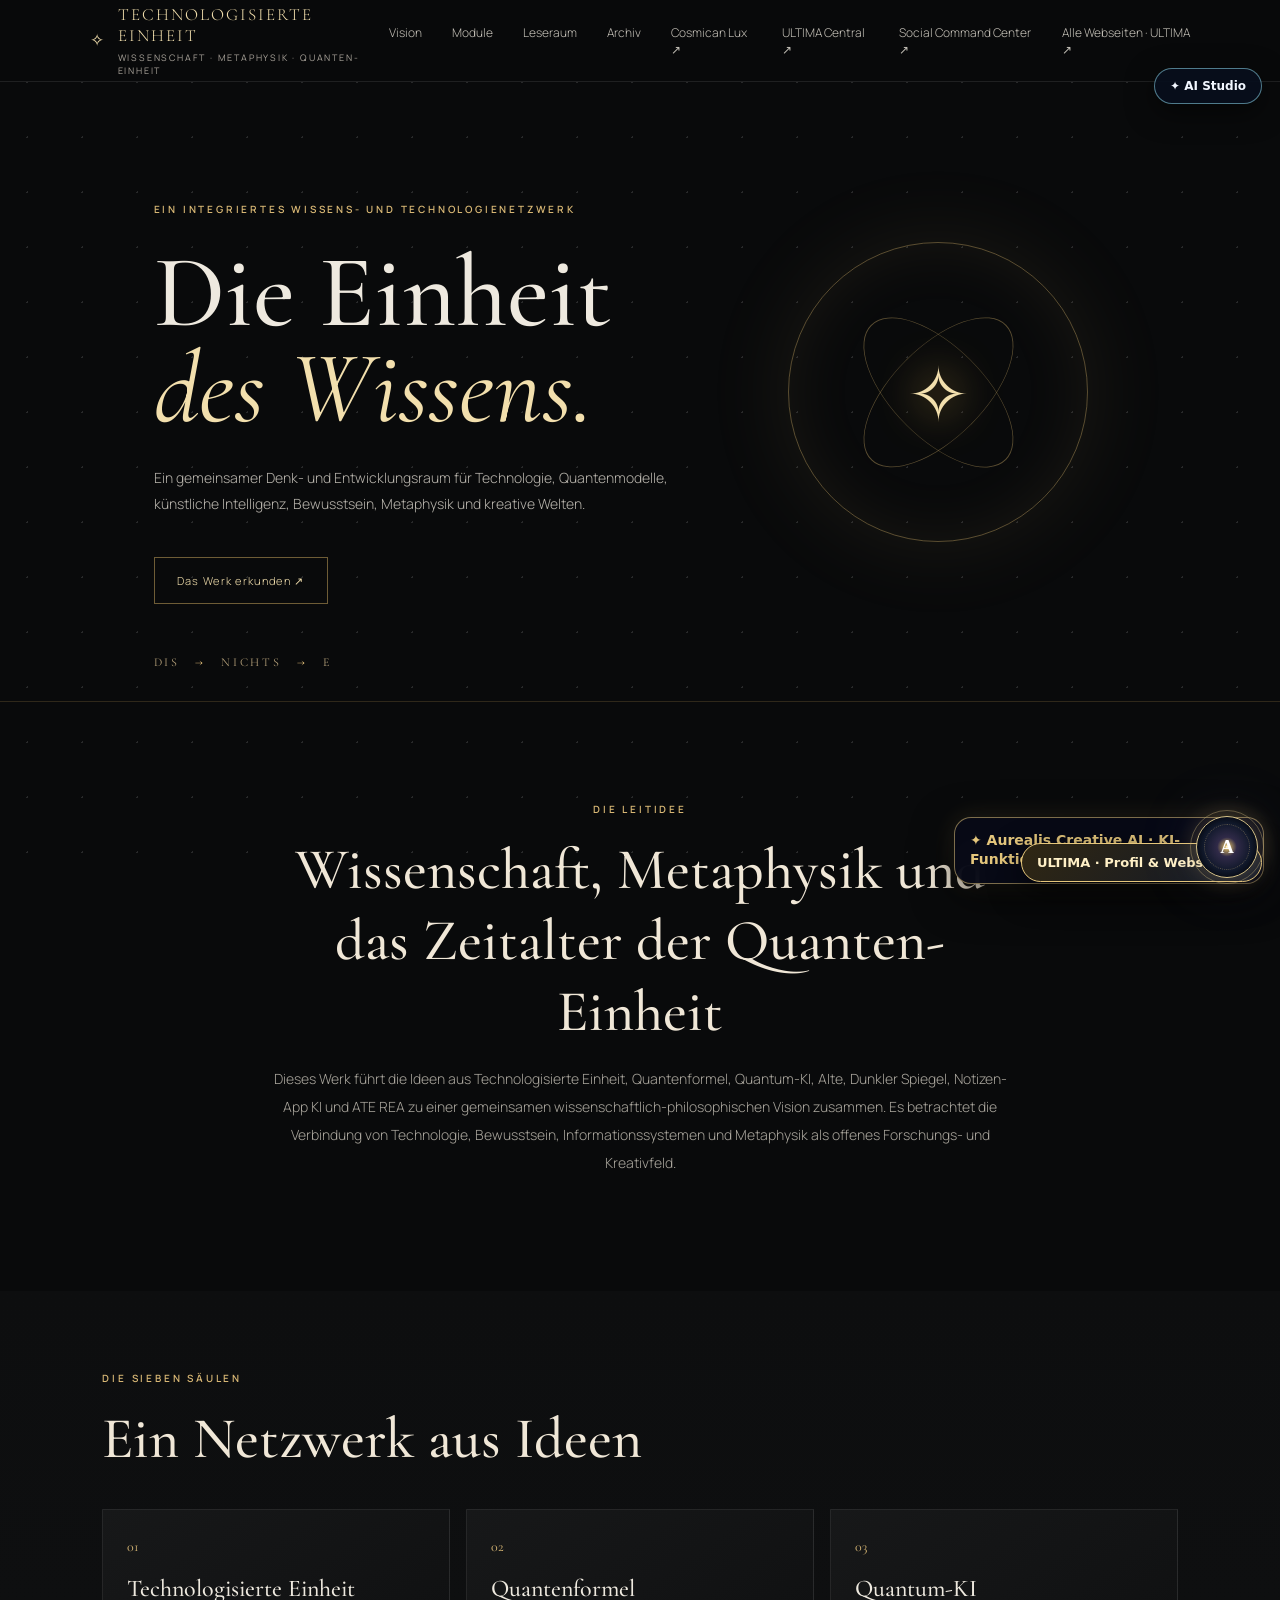
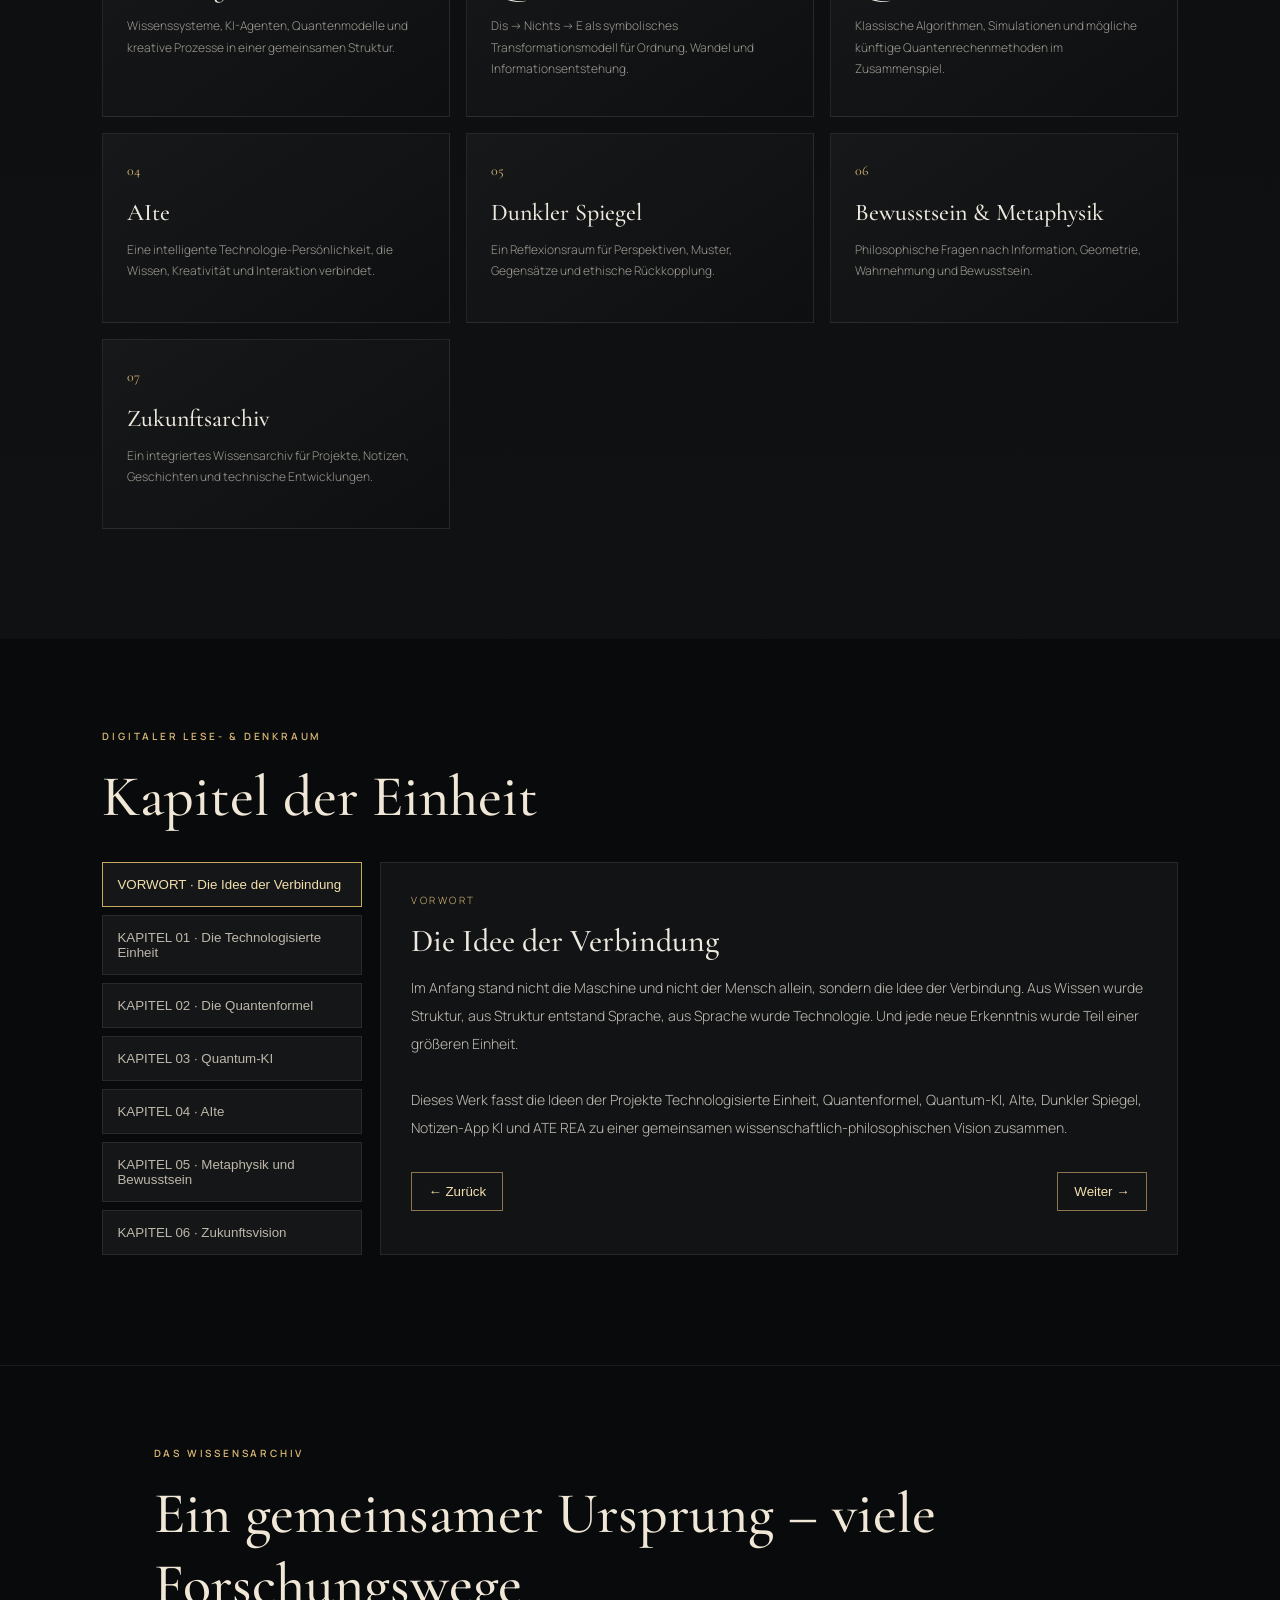
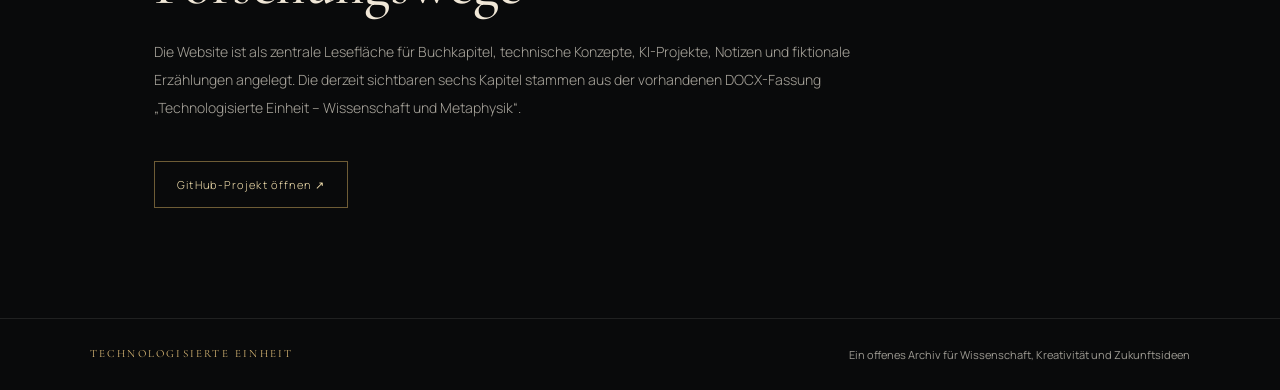
==== index.html @ 89fbd8f0 "Add dedicated AI Studio navigation entry" ====
<!doctype html>
<html lang="de"><head><meta charset="utf-8"><meta name="viewport" content="width=device-width,initial-scale=1"><meta name="theme-color" content="#090a0b"><title>TECHNOLOGISIERTE EINHEIT · Wissenschaft & Metaphysik</title><link rel="stylesheet" href="style.css"><link rel="preconnect" href="https://fonts.googleapis.com"><link href="https://fonts.googleapis.com/css2?family=Cormorant+Garamond:wght@400;500;600&family=Manrope:wght@300;400;500;600&display=swap" rel="stylesheet"></head>
<body><div class="stars"></div><header><a class="brand" href="#">✧ <span>TECHNOLOGISIERTE EINHEIT<small>WISSENSCHAFT · METAPHYSIK · QUANTEN-EINHEIT</small></span></a><nav><a href="#vision">Vision</a><a href="#module">Module</a><a href="#leseraum">Leseraum</a><a href="#archiv">Archiv</a><a href="https://ultima-central-bt56.onrender.com/cosmican/">Cosmican Lux ↗</a><a href="https://ultima-central-bt56.onrender.com/">ULTIMA Central ↗</a><a href="https://note-ki.onrender.com/social">Social Command Center ↗</a><a href="https://ultima-central-45ne.onrender.com/">Alle Webseiten · ULTIMA ↗</a></nav></header>
<main><section class="hero"><div class="eyebrow">EIN INTEGRIERTES WISSENS- UND TECHNOLOGIENETZWERK</div><h1>Die Einheit<br><em>des Wissens.</em></h1><p>Ein gemeinsamer Denk- und Entwicklungsraum für Technologie, Quantenmodelle, künstliche Intelligenz, Bewusstsein, Metaphysik und kreative Welten.</p><a class="cta" href="#leseraum">Das Werk erkunden ↗</a><div class="orb"><span>✧</span></div><div class="formula">DIS <i>→</i> NICHTS <i>→</i> E</div></section>
<section id="vision" class="intro"><div class="eyebrow">DIE LEITIDEE</div><h2>Wissenschaft, Metaphysik und das Zeitalter der Quanten-Einheit</h2><p>Dieses Werk führt die Ideen aus Technologisierte Einheit, Quantenformel, Quantum-KI, AIte, Dunkler Spiegel, Notizen-App KI und ATE REA zu einer gemeinsamen wissenschaftlich-philosophischen Vision zusammen. Es betrachtet die Verbindung von Technologie, Bewusstsein, Informationssystemen und Metaphysik als offenes Forschungs- und Kreativfeld.</p></section>
<section id="module" class="modules"><div class="eyebrow">DIE SIEBEN SÄULEN</div><h2>Ein Netzwerk aus Ideen</h2><div class="grid">
<article><b>01</b><h3>Technologisierte Einheit</h3><p>Wissenssysteme, KI-Agenten, Quantenmodelle und kreative Prozesse in einer gemeinsamen Struktur.</p></article>
<article><b>02</b><h3>Quantenformel</h3><p>Dis → Nichts → E als symbolisches Transformationsmodell für Ordnung, Wandel und Informationsentstehung.</p></article>
<article><b>03</b><h3>Quantum-KI</h3><p>Klassische Algorithmen, Simulationen und mögliche künftige Quantenrechenmethoden im Zusammenspiel.</p></article>
<article><b>04</b><h3>AIte</h3><p>Eine intelligente Technologie-Persönlichkeit, die Wissen, Kreativität und Interaktion verbindet.</p></article>
<article><b>05</b><h3>Dunkler Spiegel</h3><p>Ein Reflexionsraum für Perspektiven, Muster, Gegensätze und ethische Rückkopplung.</p></article>
<article><b>06</b><h3>Bewusstsein & Metaphysik</h3><p>Philosophische Fragen nach Information, Geometrie, Wahrnehmung und Bewusstsein.</p></article>
<article><b>07</b><h3>Zukunftsarchiv</h3><p>Ein integriertes Wissensarchiv für Projekte, Notizen, Geschichten und technische Entwicklungen.</p></article>
</div></section>
<section id="leseraum" class="reader"><div class="eyebrow">DIGITALER LESE- & DENKRAUM</div><h2>Kapitel der Einheit</h2><div class="reader-layout"><aside id="chapters"></aside><article><div class="chapter-label" id="chapterLabel">VORWORT</div><h3 id="chapterTitle">Die Idee der Verbindung</h3><div id="chapterText" class="chapter-text"></div><div class="reader-actions"><button id="prev">← Zurück</button><button id="next">Weiter →</button></div></article></div></section>
<section id="archiv" class="archive"><div class="eyebrow">DAS WISSENSARCHIV</div><h2>Ein gemeinsamer Ursprung – viele Forschungswege</h2><p>Die Website ist als zentrale Lesefläche für Buchkapitel, technische Konzepte, KI-Projekte, Notizen und fiktionale Erzählungen angelegt. Die derzeit sichtbaren sechs Kapitel stammen aus der vorhandenen DOCX-Fassung „Technologisierte Einheit – Wissenschaft und Metaphysik“.</p><a class="cta" href="https://github.com/gaussa72-boop/Aurealis-Creative-AI">GitHub-Projekt öffnen ↗</a></section></main>
<footer>TECHNOLOGISIERTE EINHEIT <span>Ein offenes Archiv für Wissenschaft, Kreativität und Zukunftsideen</span></footer><script src="app.js"></script><script>window.AITE_CONFIG={persona:"tech",localModel:"qwen2.5:3b"};</script><script src="/static/aite/aite.js" defer></script>
<a id="ultima-central-profile-link" href="https://ultima-membership-api.onrender.com/portal" target="_blank" rel="noopener noreferrer">ULTIMA · Profil & Websites ↗</a><style>#ultima-central-profile-link{position:fixed;right:18px;bottom:18px;z-index:2147483000;padding:11px 15px;border:1px solid #e6c77b;border-radius:999px;background:linear-gradient(135deg,#302713,#111827);color:#fff0c6;font:700 13px system-ui;text-decoration:none;box-shadow:0 10px 32px #0009}#ultima-central-profile-link:hover{filter:brightness(1.2)}@media(max-width:480px){#ultima-central-profile-link{right:10px;bottom:10px;font-size:12px}}</style><script src="https://ultima-membership-api.onrender.com/membership-widget.js"></script><script>(function(){var sites={"aurealis-cyber-shield.onrender.com":["aurealis-cyber-shield","Aurealis Cyber Shield"],"technologisierte-einheit.onrender.com":["technologisierte-einheit","Technologisierte Einheit"]};var entry=sites[location.hostname];if(entry&&window.UltimaMembership)window.UltimaMembership.init({siteSlug:entry[0],brand:entry[1]});})();</script><style id="ai-tools-menu-style">#ai-tools-dock{position:fixed;right:16px;bottom:16px;z-index:99999;font:14px/1.4 system-ui,sans-serif;color:#fff}#ai-tools-dock details{width:min(310px,calc(100vw - 32px));border:1px solid #e5c77c88;border-radius:17px;background:rgba(8,10,23,.95);box-shadow:0 12px 42px #0009,0 0 24px #e5c77c22;backdrop-filter:blur(16px);overflow:hidden}#ai-tools-dock summary{list-style:none;cursor:pointer;padding:13px 15px;font-weight:750;color:#e5c77c}#ai-tools-dock summary::-webkit-details-marker{display:none}#ai-tools-dock .ai-tools-panel{padding:0 11px 11px;display:grid;grid-template-columns:1fr 1fr;gap:8px}#ai-tools-dock button{border:1px solid #e5c77c55;border-radius:10px;background:#171c2d;color:#f8faff;padding:10px 8px;text-align:left;cursor:pointer;font:inherit}#ai-tools-dock button:hover{border-color:#e5c77c;background:#222d46}#ai-tools-dock .ai-tools-note{grid-column:1/-1;color:#b9c6d8;font-size:11px;padding:3px 2px}</style><div id="ai-tools-dock"><details><summary>✦ Aurealis Creative AI · KI-Funktionen ⌄</summary><div class="ai-tools-panel"><button type="button" data-ai-action="chat">💬 Chat fokussieren</button><button type="button" data-ai-action="voice">🎙️ Diktieren</button><button type="button" data-ai-action="read">🔊 Vorlesen</button><button type="button" data-ai-action="stop">⏹ Vorlesen stoppen</button><button type="button" data-ai-action="export">📄 Verlauf exportieren</button><button type="button" data-ai-action="clear">↻ Eingabe leeren</button><div class="ai-tools-note">Werkzeuge greifen auf die vorhandene Chat-Oberfläche zu.</div></div></details></div><script id="ai-tools-menu-script">(()=>{const d=document.getElementById('ai-tools-dock');if(!d||d.dataset.ready)return;d.dataset.ready='1';const input=()=>document.querySelector('textarea:not([disabled]),input[type="text"]:not([disabled]),[contenteditable="true"]');const visible=e=>e&&(e.offsetWidth||e.offsetHeight||e.getClientRects().length);const msgs=()=>[...document.querySelectorAll('[data-message],.message,.chat-message,.bot-message,.assistant-message,.chat-bubble,[role="log"]')].filter(visible);const note=t=>{const n=d.querySelector('.ai-tools-note');if(n)n.textContent=t};d.addEventListener('click',e=>{const b=e.target.closest('[data-ai-action]');if(!b)return;const a=b.dataset.aiAction;if(a==='chat'){const x=input();if(x){x.focus();x.scrollIntoView({behavior:'smooth',block:'center'});note('Chat-Eingabe fokussiert.')}else note('Kein Chat-Eingabefeld gefunden.')}if(a==='voice'){const R=window.SpeechRecognition||window.webkitSpeechRecognition;if(!R){note('Diktieren wird nicht unterstützt.');return}const r=new R();r.lang=document.documentElement.lang||'de-DE';r.onresult=v=>{const x=input();if(x){x.value=(x.value||'')+v.results[0][0].transcript;x.dispatchEvent(new Event('input',{bubbles:true}));x.focus();note('Diktat eingefügt.')}};r.onerror=()=>note('Diktat konnte nicht gestartet werden.');r.start();note('Ich höre zu …')}if(a==='read'){const t=msgs().map(x=>x.innerText).filter(Boolean).join('\n');if(!t){note('Keine lesbaren Nachrichten gefunden.');return}if(!('speechSynthesis'in window)){note('Vorlesen nicht unterstützt.');return}speechSynthesis.cancel();speechSynthesis.speak(new SpeechSynthesisUtterance(t.slice(-12000)));note('Vorlesen gestartet.')}if(a==='stop'){if('speechSynthesis'in window)speechSynthesis.cancel();note('Vorlesen gestoppt.')}if(a==='export'){const t=msgs().map(x=>x.innerText).filter(Boolean).join('\n\n');if(!t){note('Keine Nachrichten zum Export gefunden.');return}const u=URL.createObjectURL(new Blob([t],{type:'text/plain;charset=utf-8'}));const x=document.createElement('a');x.href=u;x.download='KI-Verlauf.txt';x.click();URL.revokeObjectURL(u);note('Verlauf exportiert.')}if(a==='clear'){const x=input();if(x){x.value='';x.dispatchEvent(new Event('input',{bubbles:true}));x.focus();note('Eingabe geleert.')}else note('Kein Eingabefeld gefunden.')}})})();</script>
<style id="ai-tools-vertical-layout">#ai-tools-dock{max-height:calc(100dvh - 24px)}#ai-tools-dock details{max-height:calc(100dvh - 24px);display:flex;flex-direction:column}#ai-tools-dock .ai-tools-panel{display:flex!important;flex-direction:column!important;align-items:stretch!important;gap:8px;overflow-y:auto;overscroll-behavior:contain;min-height:0}#ai-tools-dock .ai-tools-panel button{display:block;width:100%;min-height:48px;flex:0 0 auto}#ai-tools-dock .ai-tools-note{display:block;width:100%;flex:0 0 auto}</style><a id="project-ai-studio-link" href="/static/ai-studio.html">✦ AI Studio</a><style>#project-ai-studio-link{position:fixed;top:68px;right:18px;z-index:2147483000;padding:10px 15px;border:1px solid #8fdcf088;border-radius:999px;background:rgba(8,14,28,.94);color:#f2f7ff;font:700 12px system-ui;text-decoration:none;box-shadow:0 8px 28px #0008}</style></body></html>
---- style.css ----
:root{--bg:#090a0b;--gold:#d9b875;--gold2:#f2dfad;--panel:#111315;--muted:#9d9a92;--line:#34302a}*{box-sizing:border-box}html{scroll-behavior:smooth}body{margin:0;background:var(--bg);color:#eee9df;font-family:Manrope,sans-serif;font-weight:300}.stars{position:fixed;inset:0;z-index:-1;pointer-events:none;opacity:.13;background-image:radial-gradient(#fff 1px,transparent 1px);background-size:55px 55px}a{color:inherit;text-decoration:none}header{height:82px;padding:0 7vw;display:flex;align-items:center;justify-content:space-between;border-bottom:1px solid #ffffff18;position:sticky;top:0;background:#090a0beF;backdrop-filter:blur(12px);z-index:5}.brand{display:flex;gap:12px;align-items:center;color:var(--gold2);font-family:'Cormorant Garamond',serif;font-size:17px;letter-spacing:.12em}.brand small{display:block;font:9px Manrope;letter-spacing:.2em;color:#a9a39a;margin-top:5px}nav{display:flex;gap:30px;font-size:12px;color:#c3bfb6}nav a:hover{color:var(--gold)}.hero{min-height:620px;padding:120px 12vw 60px;position:relative;overflow:hidden;border-bottom:1px solid #c6a25c33}.eyebrow{font-size:10px;letter-spacing:.28em;color:var(--gold);font-weight:600}.hero h1{font:500 clamp(56px,8vw,104px)/.94 'Cormorant Garamond',serif;margin:28px 0}.hero h1 em{color:var(--gold2);font-weight:400}.hero p{max-width:550px;color:#b9b5ad;line-height:1.9;font-size:14px}.cta{display:inline-flex;margin-top:25px;border:1px solid #c7a65d88;padding:15px 22px;color:var(--gold2);font-size:11px;letter-spacing:.12em}.orb{position:absolute;width:300px;height:300px;right:15%;top:160px;border:1px solid #d8b56b66;border-radius:50%;display:grid;place-items:center;box-shadow:0 0 90px #d9b87518,inset 0 0 65px #d9b87514}.orb:before,.orb:after{content:'';position:absolute;inset:18%;border:1px solid #d8b56b66;border-radius:50%;transform:rotate(45deg) scaleY(.48)}.orb:after{transform:rotate(-45deg) scaleY(.48)}.orb span{font-size:75px;color:var(--gold2);text-shadow:0 0 45px #e5b54c}.formula{position:absolute;bottom:32px;left:12vw;font:12px 'Cormorant Garamond';letter-spacing:.22em;color:#b7a27b}.formula i{font-style:normal;color:var(--gold);padding:0 10px}.intro{max-width:800px;margin:auto;padding:100px 28px;text-align:center}.intro h2,.modules h2,.reader h2,.archive h2{font:500 clamp(36px,5vw,58px) 'Cormorant Garamond',serif;color:#f0e7d7;margin:18px 0}.intro p,.archive p{line-height:2;color:#aaa69d;font-size:14px}.modules{padding:80px 8vw 110px;background:linear-gradient(180deg,#0d0e0f,#101112)}.grid{display:grid;grid-template-columns:repeat(3,1fr);gap:16px;margin-top:35px}.grid article{background:linear-gradient(145deg,#171819,#0e0f10);border:1px solid #ffffff16;padding:24px;min-height:190px}.grid b{color:var(--gold);font:14px 'Cormorant Garamond'}.grid h3{font:500 24px 'Cormorant Garamond';margin:18px 0 8px}.grid p{font-size:12px;color:var(--muted);line-height:1.8}.reader{padding:90px 8vw 110px}.reader-layout{display:grid;grid-template-columns:260px 1fr;gap:18px;margin-top:30px}.reader aside{display:flex;flex-direction:column;gap:8px}.reader aside button{padding:14px;text-align:left;background:#151617;border:1px solid #ffffff16;color:#bdb7aa;cursor:pointer}.reader aside button.active{border-color:#c8a75e;color:var(--gold2)}.reader-layout article{padding:30px;background:#111315;border:1px solid #ffffff16;min-height:350px}.chapter-label{font-size:10px;letter-spacing:.25em;color:var(--gold)}.reader-layout h3{font:500 32px 'Cormorant Garamond';margin:14px 0}.chapter-text{white-space:pre-wrap;line-height:2;color:#c4bfb5;font-size:14px;max-width:850px}.reader-actions{display:flex;justify-content:space-between;margin-top:30px}.reader-actions button{background:transparent;border:1px solid #8b744e;color:var(--gold2);padding:11px 16px;cursor:pointer}.archive{padding:80px 12vw 110px;border-top:1px solid #ffffff12}.archive p{max-width:760px}footer{border-top:1px solid #ffffff18;padding:28px 7vw;color:var(--gold);font:11px 'Cormorant Garamond';letter-spacing:.2em;display:flex;justify-content:space-between}footer span{color:var(--muted);font:11px Manrope;letter-spacing:0}@media(max-width:760px){header{padding:0 18px}nav{display:none}.hero{padding:85px 7vw;min-height:600px}.orb{right:-140px;top:280px;width:270px;height:270px;opacity:.6}.grid{grid-template-columns:1fr}.reader-layout{grid-template-columns:1fr}.reader aside{display:grid;grid-template-columns:1fr 1fr}footer{display:block}footer span{display:block;margin-top:9px}}
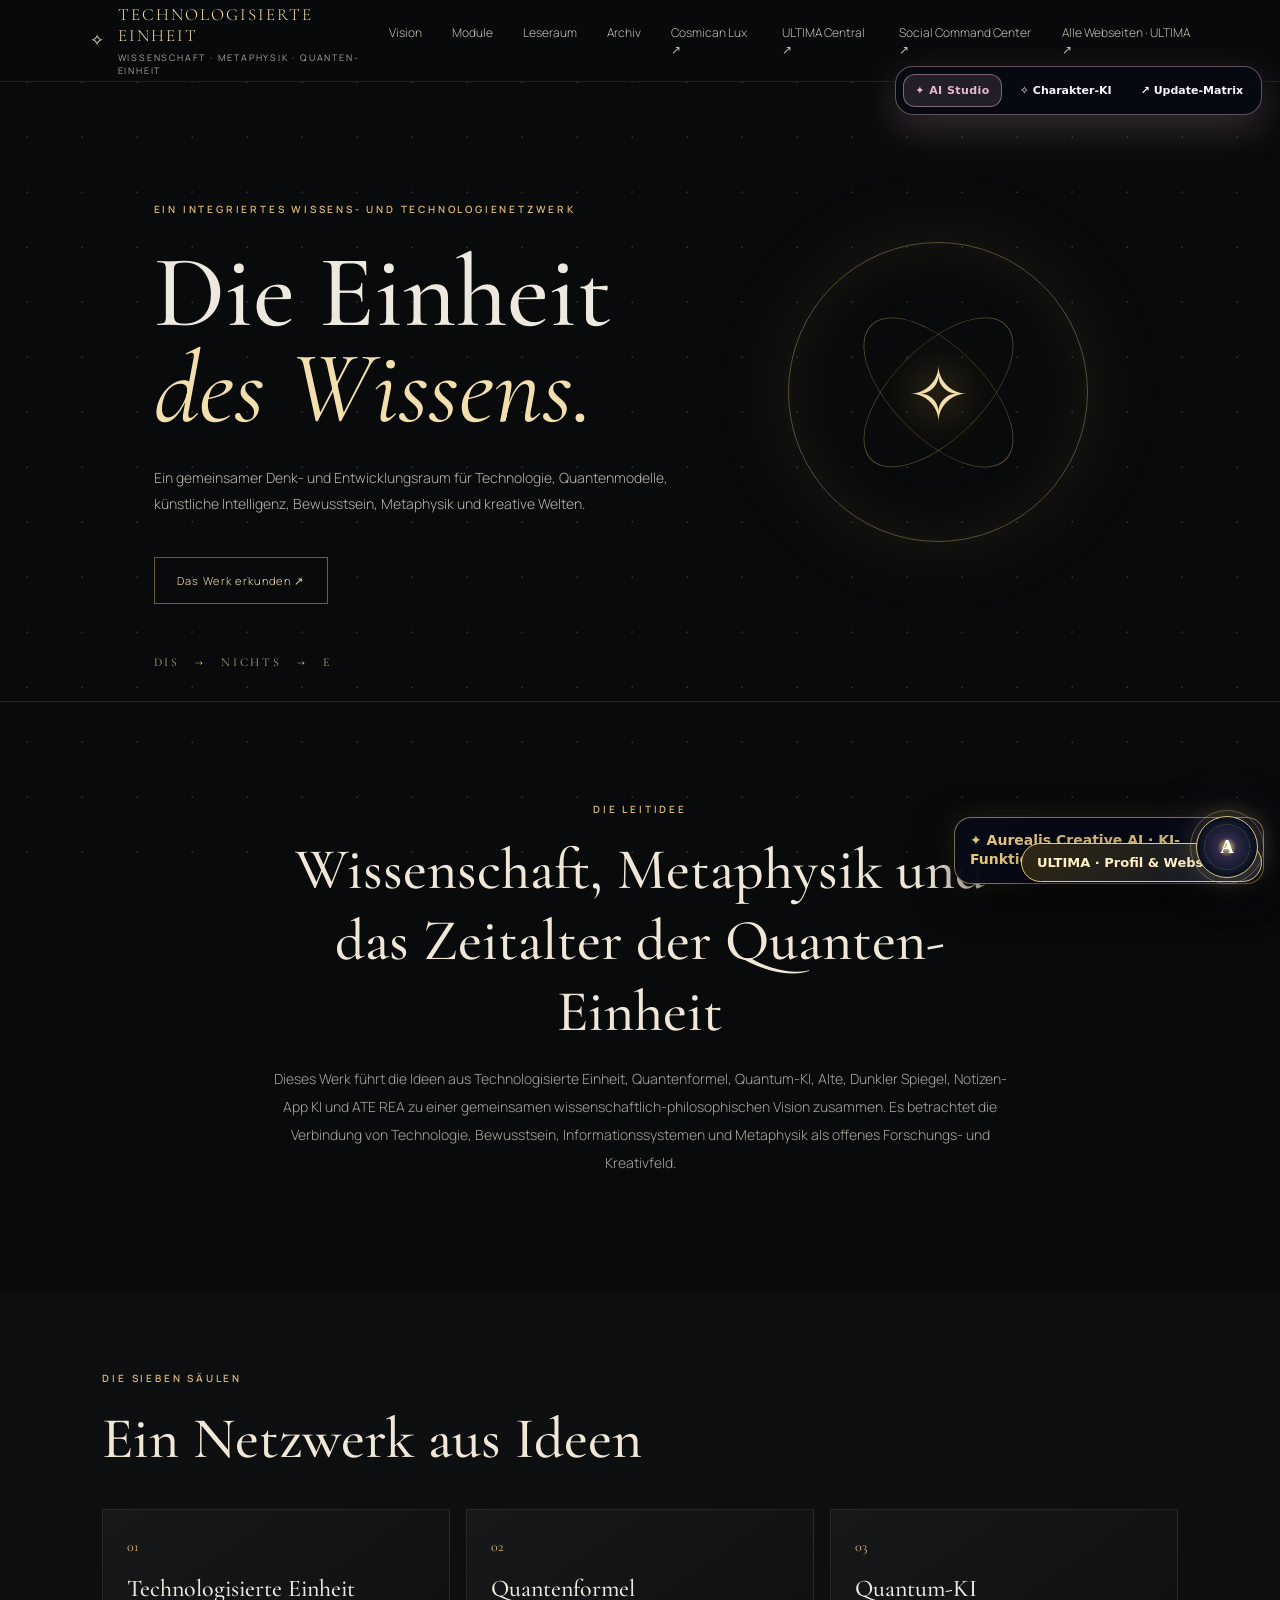
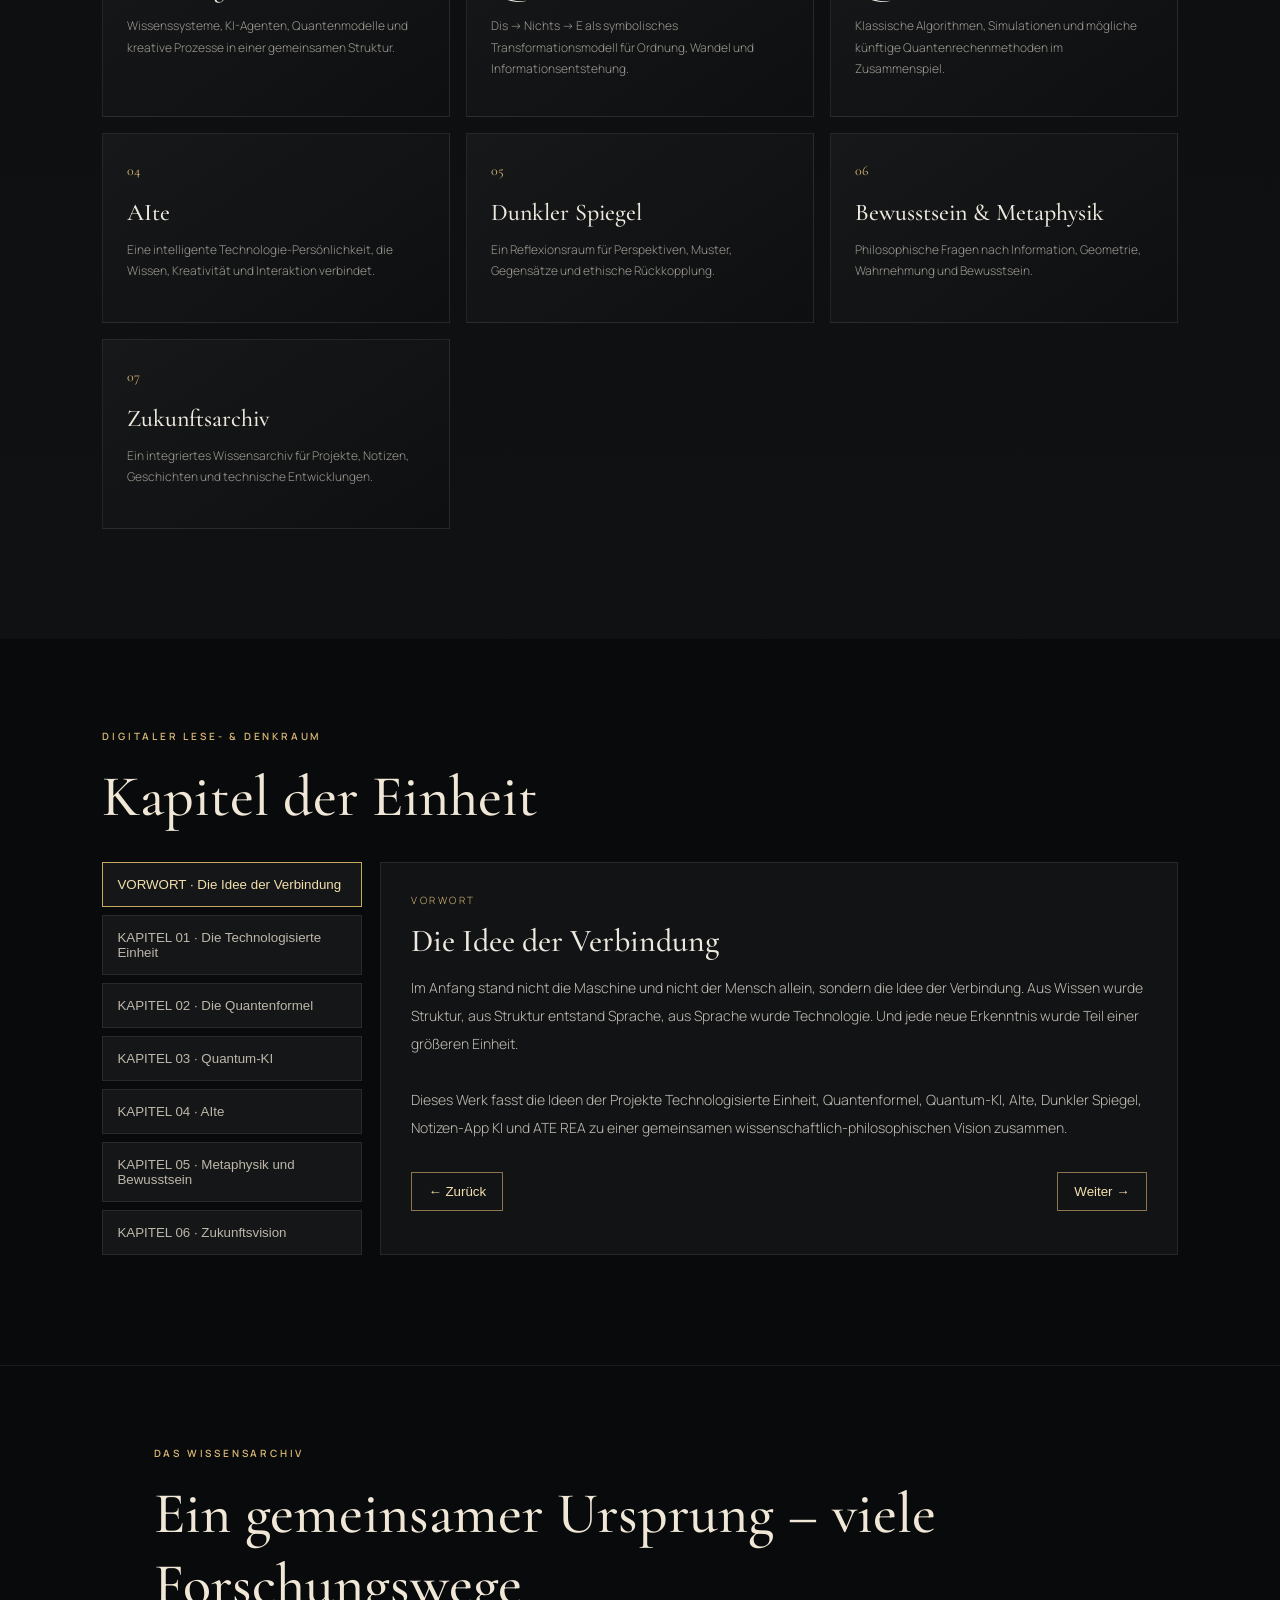
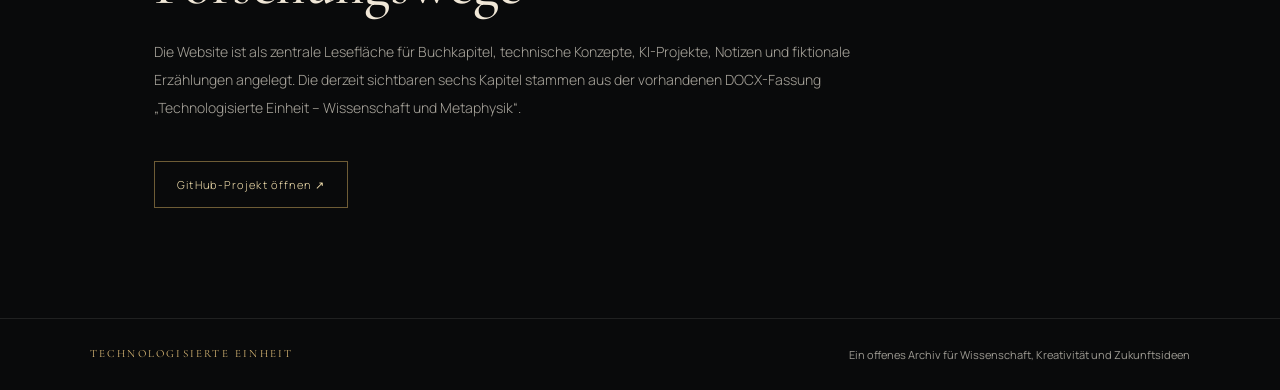
==== commit 09710280: "Preserve individual AI identity and add branded feature launcher for character studio and update mat" ====
--- a/index.html
+++ b/index.html
@@ -16,4 +16,16 @@
 <section id="archiv" class="archive"><div class="eyebrow">DAS WISSENSARCHIV</div><h2>Ein gemeinsamer Ursprung – viele Forschungswege</h2><p>Die Website ist als zentrale Lesefläche für Buchkapitel, technische Konzepte, KI-Projekte, Notizen und fiktionale Erzählungen angelegt. Die derzeit sichtbaren sechs Kapitel stammen aus der vorhandenen DOCX-Fassung „Technologisierte Einheit – Wissenschaft und Metaphysik“.</p><a class="cta" href="https://github.com/gaussa72-boop/Aurealis-Creative-AI">GitHub-Projekt öffnen ↗</a></section></main>
 <footer>TECHNOLOGISIERTE EINHEIT <span>Ein offenes Archiv für Wissenschaft, Kreativität und Zukunftsideen</span></footer><script src="app.js"></script><script>window.AITE_CONFIG={persona:"tech",localModel:"qwen2.5:3b"};</script><script src="/static/aite/aite.js" defer></script>
 <a id="ultima-central-profile-link" href="https://ultima-membership-api.onrender.com/portal" target="_blank" rel="noopener noreferrer">ULTIMA · Profil & Websites ↗</a><style>#ultima-central-profile-link{position:fixed;right:18px;bottom:18px;z-index:2147483000;padding:11px 15px;border:1px solid #e6c77b;border-radius:999px;background:linear-gradient(135deg,#302713,#111827);color:#fff0c6;font:700 13px system-ui;text-decoration:none;box-shadow:0 10px 32px #0009}#ultima-central-profile-link:hover{filter:brightness(1.2)}@media(max-width:480px){#ultima-central-profile-link{right:10px;bottom:10px;font-size:12px}}</style><script src="https://ultima-membership-api.onrender.com/membership-widget.js"></script><script>(function(){var sites={"aurealis-cyber-shield.onrender.com":["aurealis-cyber-shield","Aurealis Cyber Shield"],"technologisierte-einheit.onrender.com":["technologisierte-einheit","Technologisierte Einheit"]};var entry=sites[location.hostname];if(entry&&window.UltimaMembership)window.UltimaMembership.init({siteSlug:entry[0],brand:entry[1]});})();</script><style id="ai-tools-menu-style">#ai-tools-dock{position:fixed;right:16px;bottom:16px;z-index:99999;font:14px/1.4 system-ui,sans-serif;color:#fff}#ai-tools-dock details{width:min(310px,calc(100vw - 32px));border:1px solid #e5c77c88;border-radius:17px;background:rgba(8,10,23,.95);box-shadow:0 12px 42px #0009,0 0 24px #e5c77c22;backdrop-filter:blur(16px);overflow:hidden}#ai-tools-dock summary{list-style:none;cursor:pointer;padding:13px 15px;font-weight:750;color:#e5c77c}#ai-tools-dock summary::-webkit-details-marker{display:none}#ai-tools-dock .ai-tools-panel{padding:0 11px 11px;display:grid;grid-template-columns:1fr 1fr;gap:8px}#ai-tools-dock button{border:1px solid #e5c77c55;border-radius:10px;background:#171c2d;color:#f8faff;padding:10px 8px;text-align:left;cursor:pointer;font:inherit}#ai-tools-dock button:hover{border-color:#e5c77c;background:#222d46}#ai-tools-dock .ai-tools-note{grid-column:1/-1;color:#b9c6d8;font-size:11px;padding:3px 2px}</style><div id="ai-tools-dock"><details><summary>✦ Aurealis Creative AI · KI-Funktionen ⌄</summary><div class="ai-tools-panel"><button type="button" data-ai-action="chat">💬 Chat fokussieren</button><button type="button" data-ai-action="voice">🎙️ Diktieren</button><button type="button" data-ai-action="read">🔊 Vorlesen</button><button type="button" data-ai-action="stop">⏹ Vorlesen stoppen</button><button type="button" data-ai-action="export">📄 Verlauf exportieren</button><button type="button" data-ai-action="clear">↻ Eingabe leeren</button><div class="ai-tools-note">Werkzeuge greifen auf die vorhandene Chat-Oberfläche zu.</div></div></details></div><script id="ai-tools-menu-script">(()=>{const d=document.getElementById('ai-tools-dock');if(!d||d.dataset.ready)return;d.dataset.ready='1';const input=()=>document.querySelector('textarea:not([disabled]),input[type="text"]:not([disabled]),[contenteditable="true"]');const visible=e=>e&&(e.offsetWidth||e.offsetHeight||e.getClientRects().length);const msgs=()=>[...document.querySelectorAll('[data-message],.message,.chat-message,.bot-message,.assistant-message,.chat-bubble,[role="log"]')].filter(visible);const note=t=>{const n=d.querySelector('.ai-tools-note');if(n)n.textContent=t};d.addEventListener('click',e=>{const b=e.target.closest('[data-ai-action]');if(!b)return;const a=b.dataset.aiAction;if(a==='chat'){const x=input();if(x){x.focus();x.scrollIntoView({behavior:'smooth',block:'center'});note('Chat-Eingabe fokussiert.')}else note('Kein Chat-Eingabefeld gefunden.')}if(a==='voice'){const R=window.SpeechRecognition||window.webkitSpeechRecognition;if(!R){note('Diktieren wird nicht unterstützt.');return}const r=new R();r.lang=document.documentElement.lang||'de-DE';r.onresult=v=>{const x=input();if(x){x.value=(x.value||'')+v.results[0][0].transcript;x.dispatchEvent(new Event('input',{bubbles:true}));x.focus();note('Diktat eingefügt.')}};r.onerror=()=>note('Diktat konnte nicht gestartet werden.');r.start();note('Ich höre zu …')}if(a==='read'){const t=msgs().map(x=>x.innerText).filter(Boolean).join('\n');if(!t){note('Keine lesbaren Nachrichten gefunden.');return}if(!('speechSynthesis'in window)){note('Vorlesen nicht unterstützt.');return}speechSynthesis.cancel();speechSynthesis.speak(new SpeechSynthesisUtterance(t.slice(-12000)));note('Vorlesen gestartet.')}if(a==='stop'){if('speechSynthesis'in window)speechSynthesis.cancel();note('Vorlesen gestoppt.')}if(a==='export'){const t=msgs().map(x=>x.innerText).filter(Boolean).join('\n\n');if(!t){note('Keine Nachrichten zum Export gefunden.');return}const u=URL.createObjectURL(new Blob([t],{type:'text/plain;charset=utf-8'}));const x=document.createElement('a');x.href=u;x.download='KI-Verlauf.txt';x.click();URL.revokeObjectURL(u);note('Verlauf exportiert.')}if(a==='clear'){const x=input();if(x){x.value='';x.dispatchEvent(new Event('input',{bubbles:true}));x.focus();note('Eingabe geleert.')}else note('Kein Eingabefeld gefunden.')}})})();</script>
-<style id="ai-tools-vertical-layout">#ai-tools-dock{max-height:calc(100dvh - 24px)}#ai-tools-dock details{max-height:calc(100dvh - 24px);display:flex;flex-direction:column}#ai-tools-dock .ai-tools-panel{display:flex!important;flex-direction:column!important;align-items:stretch!important;gap:8px;overflow-y:auto;overscroll-behavior:contain;min-height:0}#ai-tools-dock .ai-tools-panel button{display:block;width:100%;min-height:48px;flex:0 0 auto}#ai-tools-dock .ai-tools-note{display:block;width:100%;flex:0 0 auto}</style><a id="project-ai-studio-link" href="/static/ai-studio.html">✦ AI Studio</a><style>#project-ai-studio-link{position:fixed;top:68px;right:18px;z-index:2147483000;padding:10px 15px;border:1px solid #8fdcf088;border-radius:999px;background:rgba(8,14,28,.94);color:#f2f7ff;font:700 12px system-ui;text-decoration:none;box-shadow:0 8px 28px #0008}</style></body></html>+<style id="ai-tools-vertical-layout">#ai-tools-dock{max-height:calc(100dvh - 24px)}#ai-tools-dock details{max-height:calc(100dvh - 24px);display:flex;flex-direction:column}#ai-tools-dock .ai-tools-panel{display:flex!important;flex-direction:column!important;align-items:stretch!important;gap:8px;overflow-y:auto;overscroll-behavior:contain;min-height:0}#ai-tools-dock .ai-tools-panel button{display:block;width:100%;min-height:48px;flex:0 0 auto}#ai-tools-dock .ai-tools-note{display:block;width:100%;flex:0 0 auto}</style><nav id="ai-feature-launcher" aria-label="AUREALIS CREATIVE Zusatzfunktionen">
+<a class="ai-feature-main" href="/static/ai-studio.html">✦ AI Studio</a>
+<a href="https://ultima-unify-45ne.onrender.com/characters/">✧ Charakter-KI</a>
+<a href="https://ultima-central-45ne.onrender.com/updates/">↗ Update-Matrix</a>
+</nav>
+<style>
+#ai-feature-launcher{position:fixed;top:66px;right:18px;z-index:2147483000;display:flex;align-items:center;gap:7px;padding:7px;border:1px solid #e8b8d066;border-radius:18px;background:rgba(7,10,20,.76);box-shadow:0 12px 38px rgba(232,184,208,.22),0 4px 18px #0009;backdrop-filter:blur(18px);font:600 11px/1.2 Inter,system-ui,sans-serif}
+#ai-feature-launcher a{color:#f6f5ff;text-decoration:none;padding:9px 11px;border-radius:12px;white-space:nowrap;transition:transform .2s ease,background .2s ease,border-color .2s ease}
+#ai-feature-launcher a:hover{background:#e8b8d020;transform:translateY(-1px)}
+#ai-feature-launcher .ai-feature-main{background:#e8b8d020;border:1px solid #e8b8d077;color:#e8b8d0;font-weight:800;letter-spacing:.04em}
+@media(max-width:620px){#ai-feature-launcher{top:auto;bottom:14px;right:12px;left:12px;justify-content:center;gap:3px;padding:5px;border-radius:16px}#ai-feature-launcher a{font-size:10px;padding:10px 8px;flex:1;text-align:center}}
+@media(prefers-reduced-motion:reduce){#ai-feature-launcher a{transition:none}}
+</style></body></html>
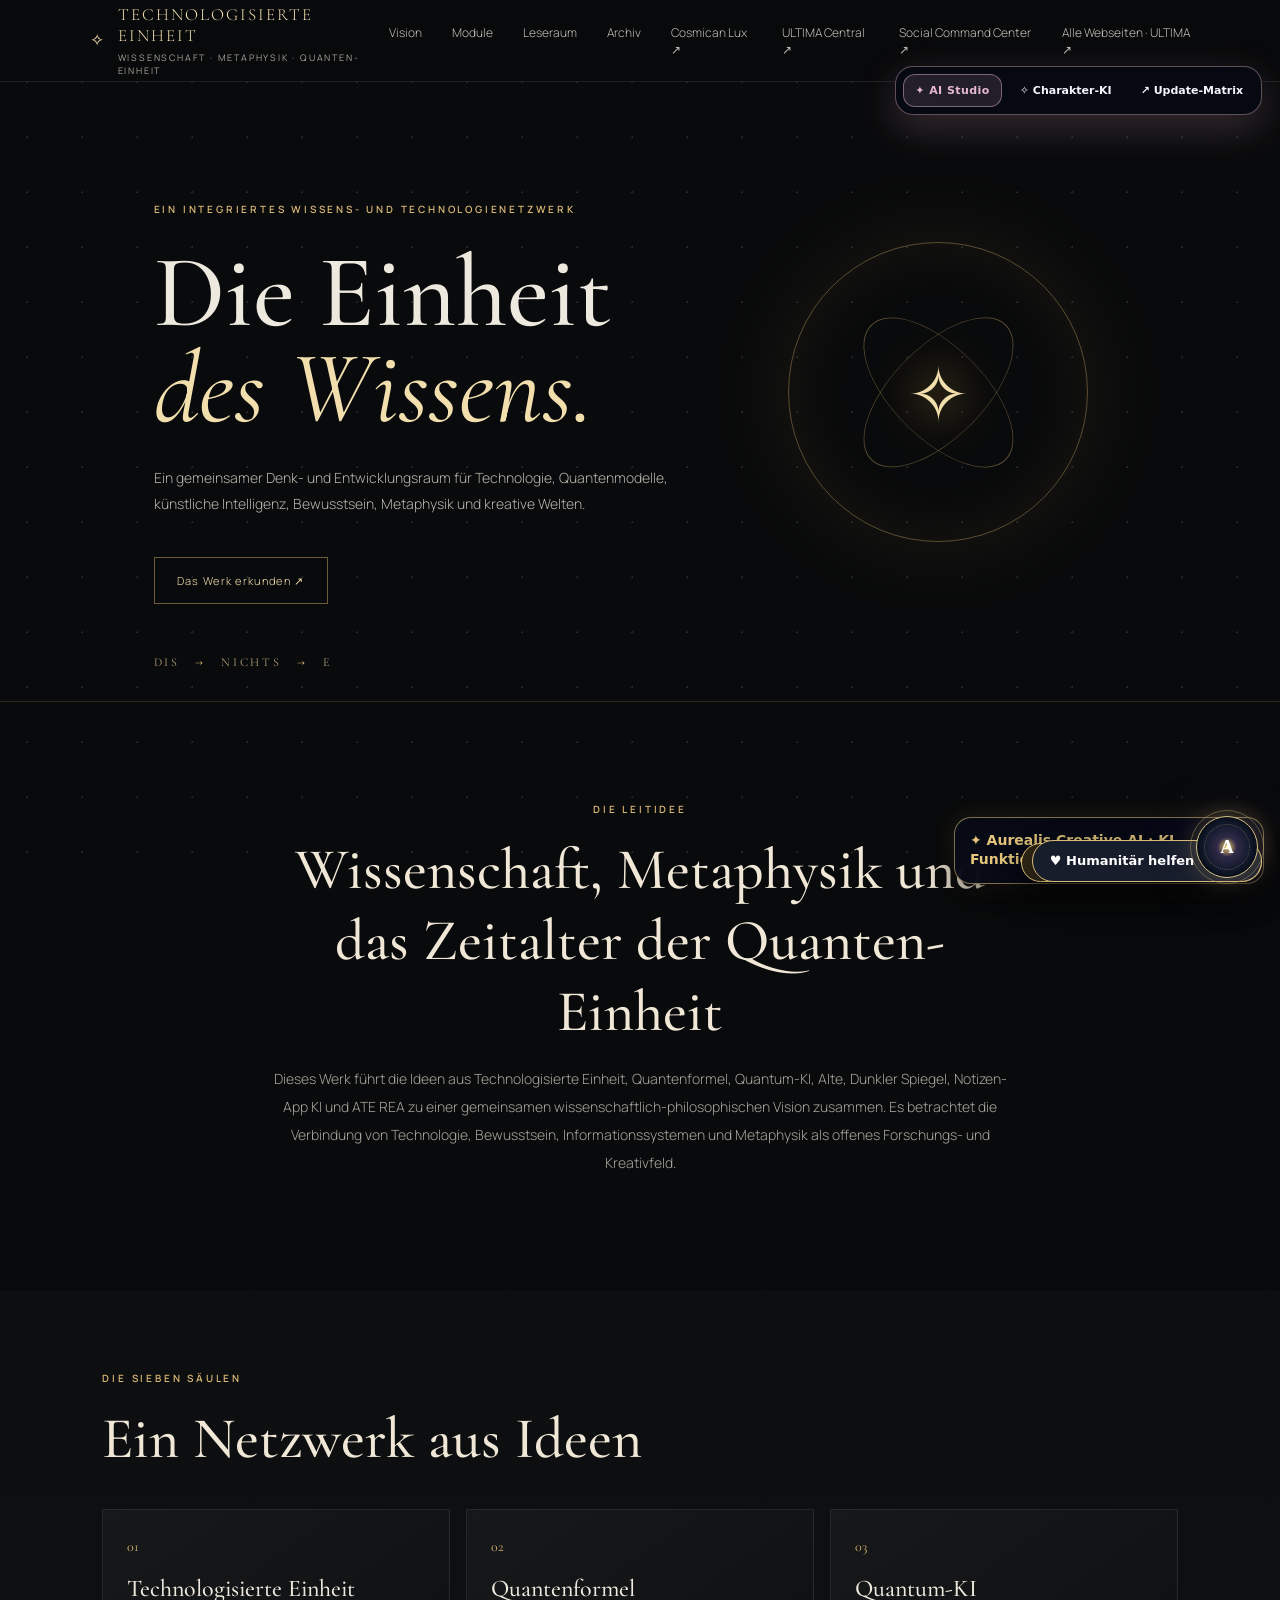
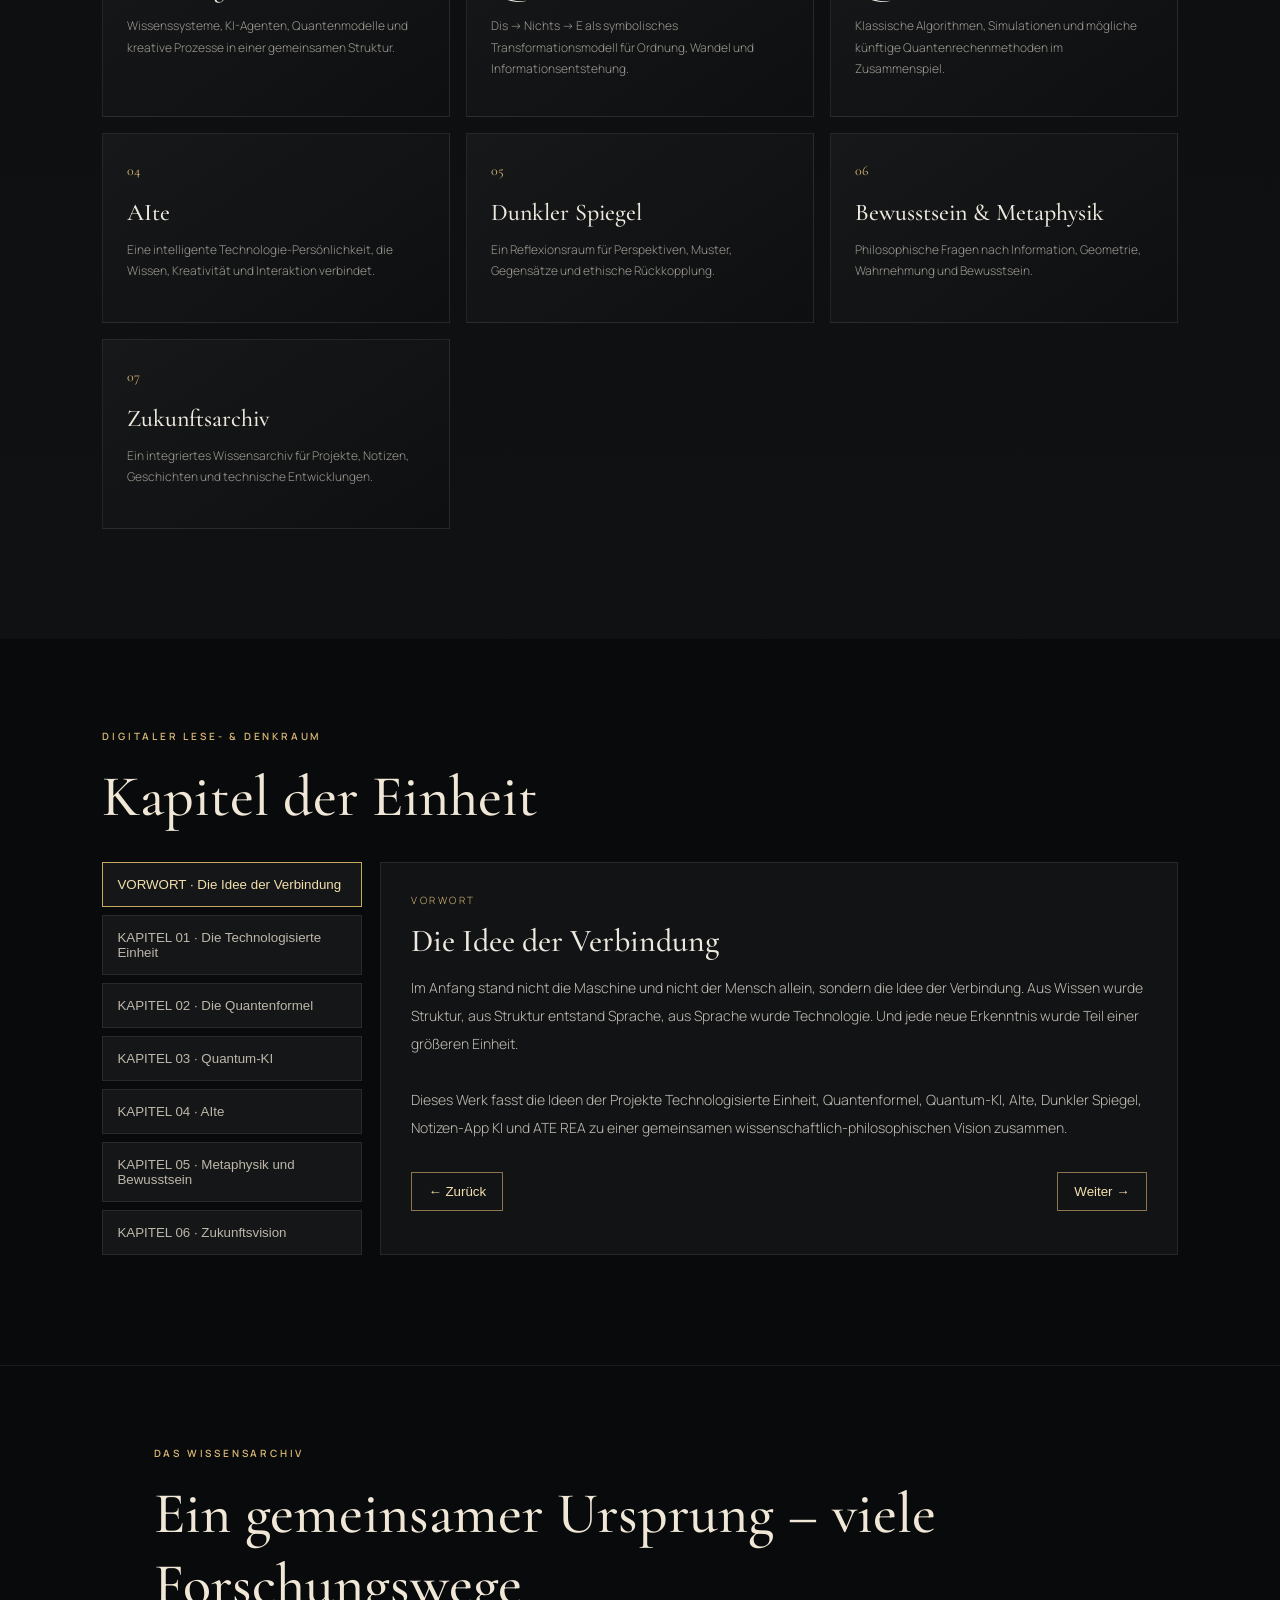
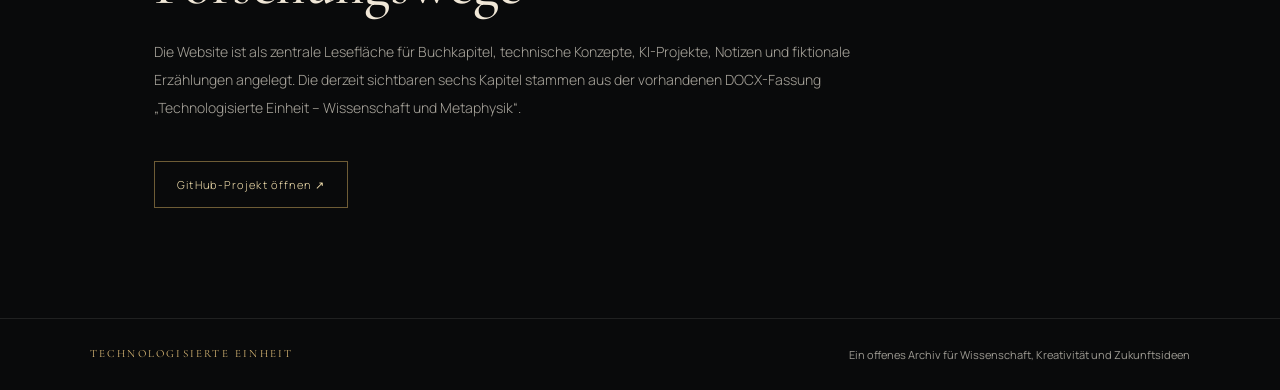
==== commit 5bbc8e06: "Add humanitarian 20% revenue commitment and Bitcoin donation option" ====
--- a/index.html
+++ b/index.html
@@ -28,4 +28,36 @@
 #ai-feature-launcher .ai-feature-main{background:#e8b8d020;border:1px solid #e8b8d077;color:#e8b8d0;font-weight:800;letter-spacing:.04em}
 @media(max-width:620px){#ai-feature-launcher{top:auto;bottom:14px;right:12px;left:12px;justify-content:center;gap:3px;padding:5px;border-radius:16px}#ai-feature-launcher a{font-size:10px;padding:10px 8px;flex:1;text-align:center}}
 @media(prefers-reduced-motion:reduce){#ai-feature-launcher a{transition:none}}
-</style></body></html>+</style>
+<!-- Humanitarian contribution and Bitcoin donation widget -->
+<style id="humanitarian-donation-style">
+#humanitarian-donation-launch{position:fixed;right:18px;bottom:18px;z-index:2147483000;border:1px solid #d8bb78;background:#171d2a;color:#fff;border-radius:999px;padding:12px 17px;font:700 13px/1.2 system-ui,sans-serif;box-shadow:0 8px 28px #0005;cursor:pointer}
+#humanitarian-donation-panel{position:fixed;right:18px;bottom:72px;z-index:2147483000;width:min(360px,calc(100vw - 36px));background:#111827;color:#f8fafc;border:1px solid #b89a5b;border-radius:16px;padding:19px;box-shadow:0 15px 45px #0008;font:14px/1.5 system-ui,sans-serif;display:none}
+#humanitarian-donation-panel h3{margin:0 0 8px;font-size:18px;color:#f1d69b}
+#humanitarian-donation-panel p{margin:8px 0;color:#d1d5db}
+#humanitarian-donation-panel .hd-address{display:block;overflow-wrap:anywhere;background:#202b3b;border-radius:8px;padding:10px;font:12px/1.5 ui-monospace,monospace;color:#9ee7e5}
+#humanitarian-donation-panel button,#humanitarian-donation-panel a{display:inline-block;margin:8px 7px 0 0;padding:9px 12px;border-radius:8px;border:1px solid #b89a5b;background:#b89a5b;color:#111827;text-decoration:none;font-weight:700;cursor:pointer}
+#humanitarian-donation-panel .hd-close{background:transparent;color:#f8fafc;border-color:#596579}
+</style>
+<div id="humanitarian-donation-panel" role="dialog" aria-modal="false" aria-labelledby="hd-title">
+<h3 id="hd-title">20 % für humanitäre Zwecke</h3>
+<p>Wir sagen zu, 20 % der Einnahmen dieser Website für humanitäre Zwecke bereitzustellen. Spenden und ihre Verwendung sollen transparent dokumentiert werden.</p>
+<p>Du kannst zusätzlich freiwillig direkt per Bitcoin spenden:</p>
+<span class="hd-address">bc1q4q7lujkr8mcv9e7suet524uxjfwlaxm7aelq5y</span>
+<a href="bitcoin:bc1q4q7lujkr8mcv9e7suet524uxjfwlaxm7aelq5y" aria-label="Bitcoin-Spende senden">Mit Bitcoin spenden</a>
+<button type="button" id="hd-copy">Adresse kopieren</button>
+<a href="https://mempool.space/address/bc1q4q7lujkr8mcv9e7suet524uxjfwlaxm7aelq5y" target="_blank" rel="noopener noreferrer">Transaktionen ansehen</a>
+<button type="button" class="hd-close" id="hd-close">Schließen</button>
+<p style="font-size:11px;color:#9ca3af">Die Bitcoin-Adresse ist die vom Website-Betreiber angegebene Spendenadresse. Eine Zahlung wird nicht automatisch ausgelöst. Empfänger und Belege der humanitären Mittelverwendung müssen separat offengelegt werden.</p>
+</div>
+<button id="humanitarian-donation-launch" type="button">♥ Humanitär helfen · 20 %</button>
+<script id="humanitarian-donation-script">
+(()=>{if(window.__humanitarianDonationInstalled)return;window.__humanitarianDonationInstalled=true;
+const panel=document.getElementById("humanitarian-donation-panel"),launch=document.getElementById("humanitarian-donation-launch");
+if(!panel||!launch)return;launch.addEventListener("click",()=>{panel.style.display=panel.style.display==="block"?"none":"block"});
+document.getElementById("hd-close")?.addEventListener("click",()=>panel.style.display="none");
+document.getElementById("hd-copy")?.addEventListener("click",async()=>{const a="bc1q4q7lujkr8mcv9e7suet524uxjfwlaxm7aelq5y";try{await navigator.clipboard.writeText(a);document.getElementById("hd-copy").textContent="Kopiert ✓"}catch(e){const t=document.createElement("textarea");t.value=a;document.body.appendChild(t);t.select();try{document.execCommand("copy");document.getElementById("hd-copy").textContent="Kopiert ✓"}catch(_){}t.remove()}});
+})();
+</script>
+
+</body></html>
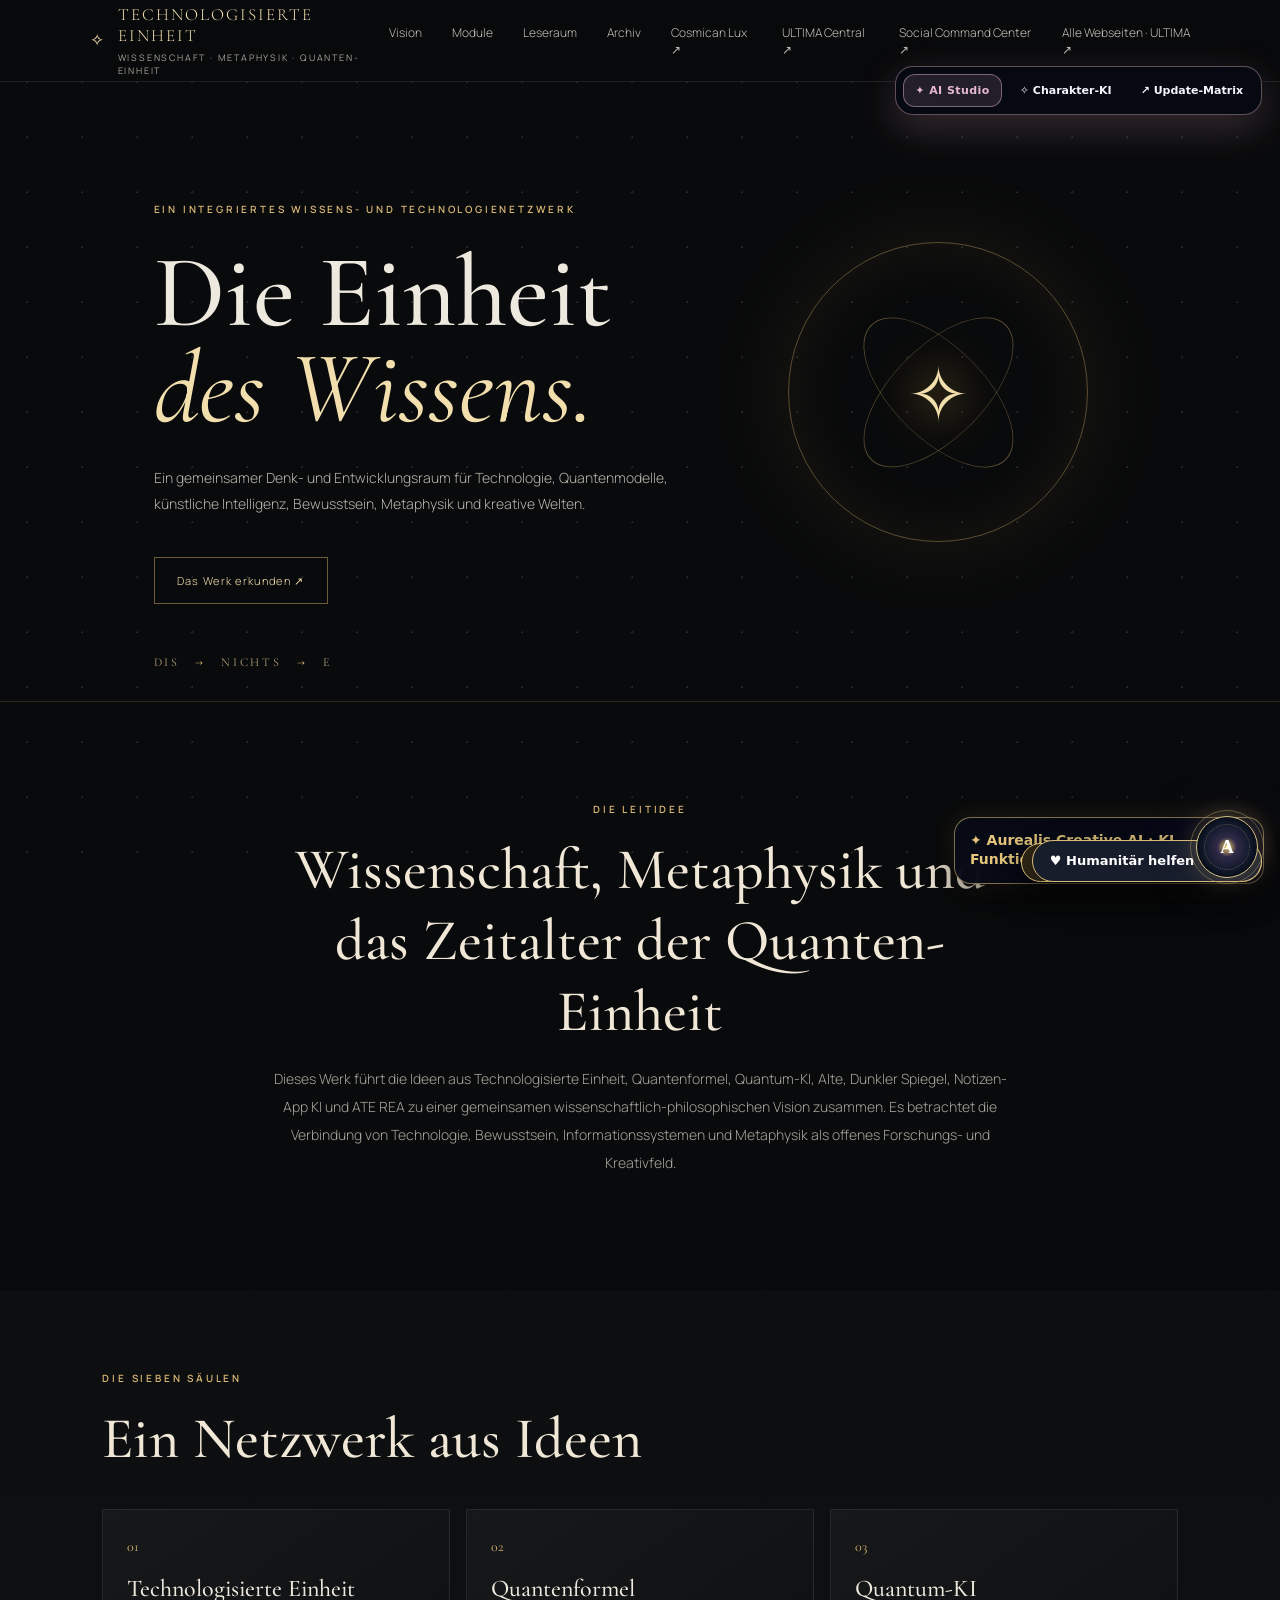
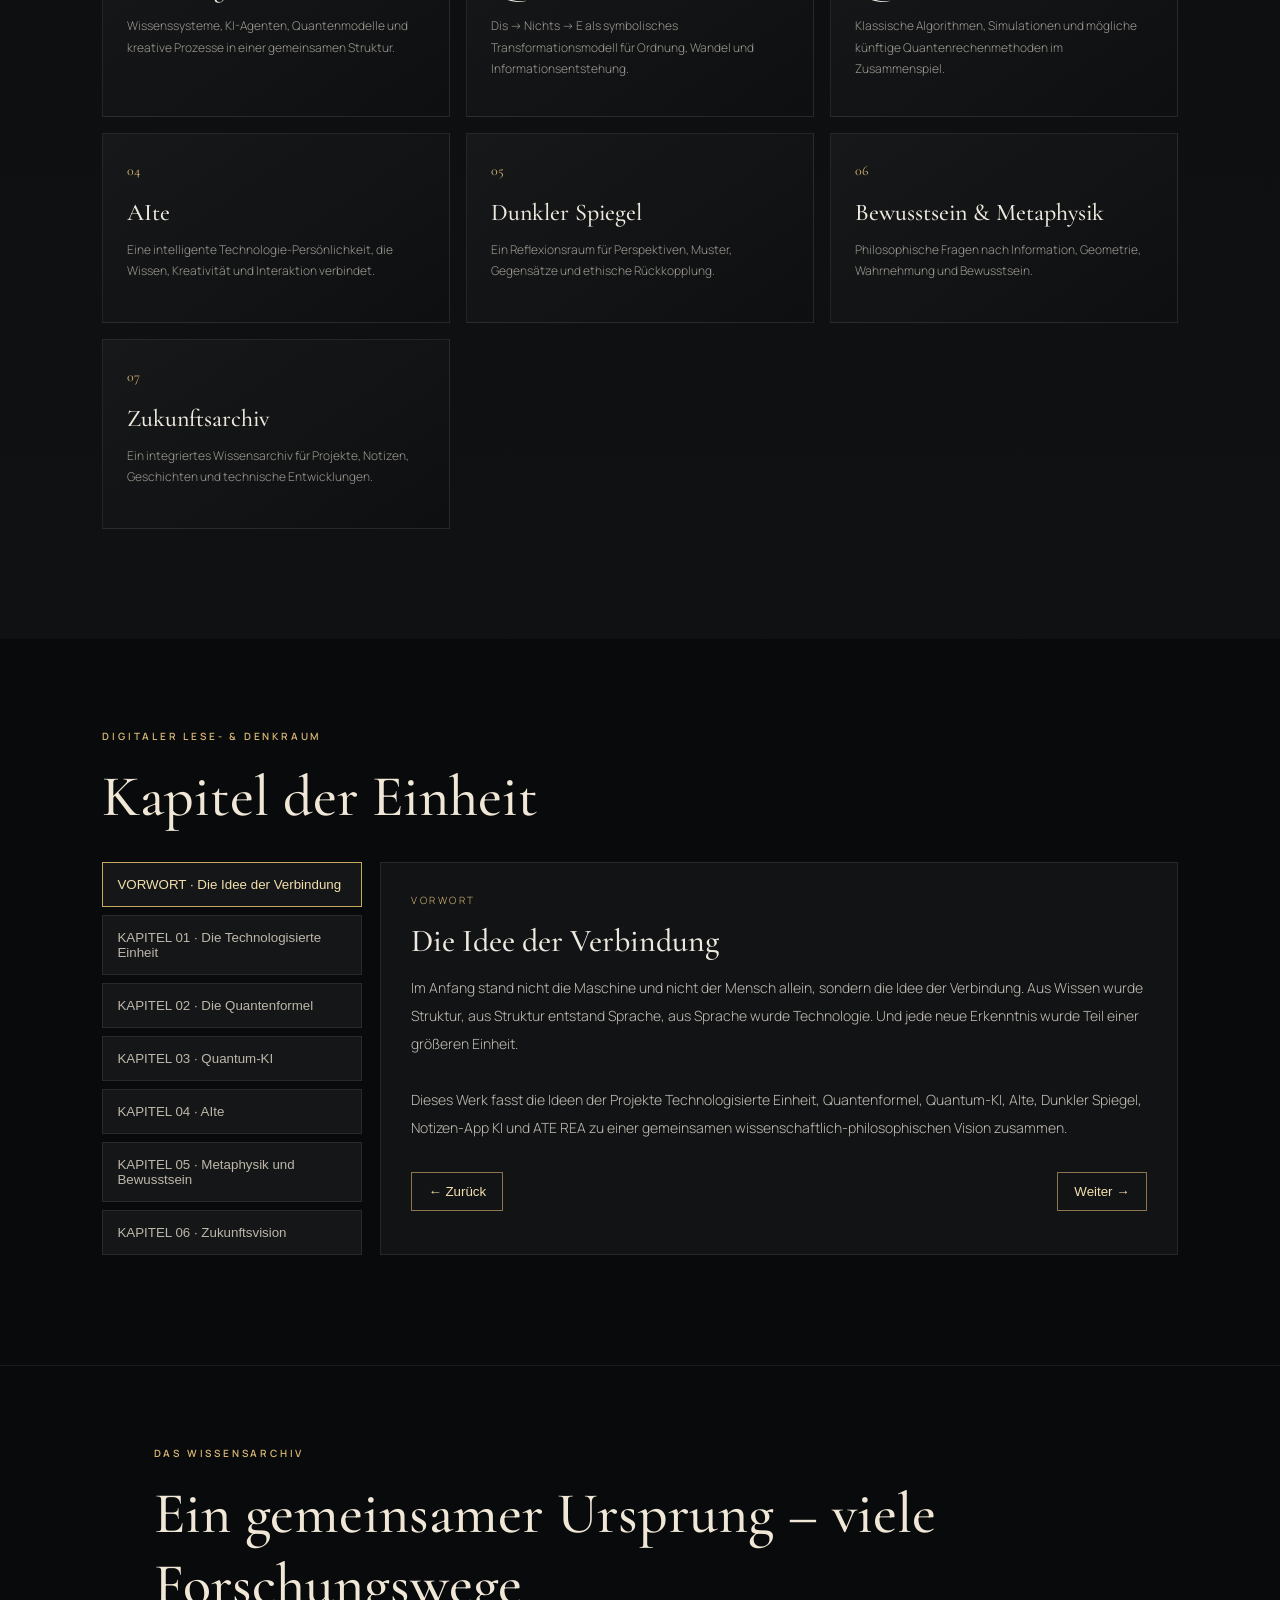
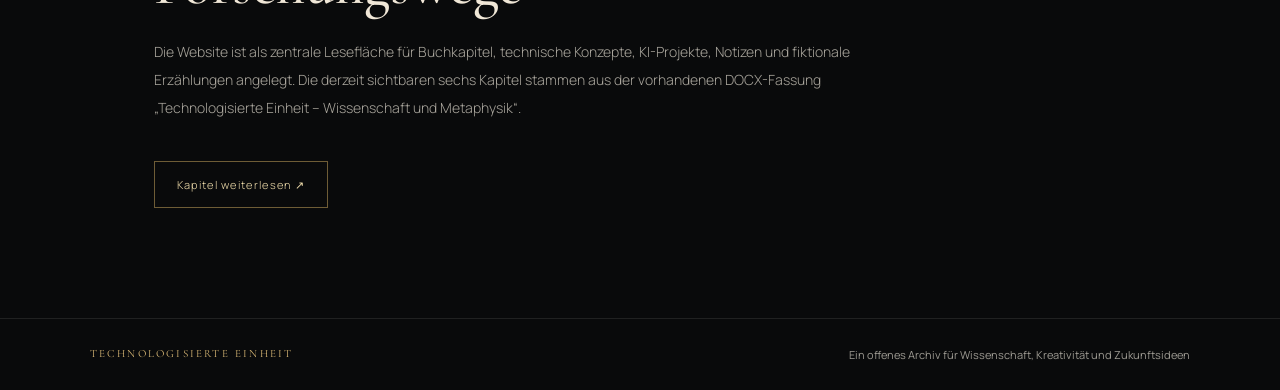
==== commit 3e18a5f1: "Remove repository CTA from Technologisierte Einheit" ====
--- a/index.html
+++ b/index.html
@@ -13,7 +13,7 @@
 <article><b>07</b><h3>Zukunftsarchiv</h3><p>Ein integriertes Wissensarchiv für Projekte, Notizen, Geschichten und technische Entwicklungen.</p></article>
 </div></section>
 <section id="leseraum" class="reader"><div class="eyebrow">DIGITALER LESE- & DENKRAUM</div><h2>Kapitel der Einheit</h2><div class="reader-layout"><aside id="chapters"></aside><article><div class="chapter-label" id="chapterLabel">VORWORT</div><h3 id="chapterTitle">Die Idee der Verbindung</h3><div id="chapterText" class="chapter-text"></div><div class="reader-actions"><button id="prev">← Zurück</button><button id="next">Weiter →</button></div></article></div></section>
-<section id="archiv" class="archive"><div class="eyebrow">DAS WISSENSARCHIV</div><h2>Ein gemeinsamer Ursprung – viele Forschungswege</h2><p>Die Website ist als zentrale Lesefläche für Buchkapitel, technische Konzepte, KI-Projekte, Notizen und fiktionale Erzählungen angelegt. Die derzeit sichtbaren sechs Kapitel stammen aus der vorhandenen DOCX-Fassung „Technologisierte Einheit – Wissenschaft und Metaphysik“.</p><a class="cta" href="https://github.com/gaussa72-boop/Aurealis-Creative-AI">GitHub-Projekt öffnen ↗</a></section></main>
+<section id="archiv" class="archive"><div class="eyebrow">DAS WISSENSARCHIV</div><h2>Ein gemeinsamer Ursprung – viele Forschungswege</h2><p>Die Website ist als zentrale Lesefläche für Buchkapitel, technische Konzepte, KI-Projekte, Notizen und fiktionale Erzählungen angelegt. Die derzeit sichtbaren sechs Kapitel stammen aus der vorhandenen DOCX-Fassung „Technologisierte Einheit – Wissenschaft und Metaphysik“.</p><a class="cta" href="#leseraum">Kapitel weiterlesen ↗</a></section></main>
 <footer>TECHNOLOGISIERTE EINHEIT <span>Ein offenes Archiv für Wissenschaft, Kreativität und Zukunftsideen</span></footer><script src="app.js"></script><script>window.AITE_CONFIG={persona:"tech",localModel:"qwen2.5:3b"};</script><script src="/static/aite/aite.js" defer></script>
 <a id="ultima-central-profile-link" href="https://ultima-membership-api.onrender.com/portal" target="_blank" rel="noopener noreferrer">ULTIMA · Profil & Websites ↗</a><style>#ultima-central-profile-link{position:fixed;right:18px;bottom:18px;z-index:2147483000;padding:11px 15px;border:1px solid #e6c77b;border-radius:999px;background:linear-gradient(135deg,#302713,#111827);color:#fff0c6;font:700 13px system-ui;text-decoration:none;box-shadow:0 10px 32px #0009}#ultima-central-profile-link:hover{filter:brightness(1.2)}@media(max-width:480px){#ultima-central-profile-link{right:10px;bottom:10px;font-size:12px}}</style><script src="https://ultima-membership-api.onrender.com/membership-widget.js"></script><script>(function(){var sites={"aurealis-cyber-shield.onrender.com":["aurealis-cyber-shield","Aurealis Cyber Shield"],"technologisierte-einheit.onrender.com":["technologisierte-einheit","Technologisierte Einheit"]};var entry=sites[location.hostname];if(entry&&window.UltimaMembership)window.UltimaMembership.init({siteSlug:entry[0],brand:entry[1]});})();</script><style id="ai-tools-menu-style">#ai-tools-dock{position:fixed;right:16px;bottom:16px;z-index:99999;font:14px/1.4 system-ui,sans-serif;color:#fff}#ai-tools-dock details{width:min(310px,calc(100vw - 32px));border:1px solid #e5c77c88;border-radius:17px;background:rgba(8,10,23,.95);box-shadow:0 12px 42px #0009,0 0 24px #e5c77c22;backdrop-filter:blur(16px);overflow:hidden}#ai-tools-dock summary{list-style:none;cursor:pointer;padding:13px 15px;font-weight:750;color:#e5c77c}#ai-tools-dock summary::-webkit-details-marker{display:none}#ai-tools-dock .ai-tools-panel{padding:0 11px 11px;display:grid;grid-template-columns:1fr 1fr;gap:8px}#ai-tools-dock button{border:1px solid #e5c77c55;border-radius:10px;background:#171c2d;color:#f8faff;padding:10px 8px;text-align:left;cursor:pointer;font:inherit}#ai-tools-dock button:hover{border-color:#e5c77c;background:#222d46}#ai-tools-dock .ai-tools-note{grid-column:1/-1;color:#b9c6d8;font-size:11px;padding:3px 2px}</style><div id="ai-tools-dock"><details><summary>✦ Aurealis Creative AI · KI-Funktionen ⌄</summary><div class="ai-tools-panel"><button type="button" data-ai-action="chat">💬 Chat fokussieren</button><button type="button" data-ai-action="voice">🎙️ Diktieren</button><button type="button" data-ai-action="read">🔊 Vorlesen</button><button type="button" data-ai-action="stop">⏹ Vorlesen stoppen</button><button type="button" data-ai-action="export">📄 Verlauf exportieren</button><button type="button" data-ai-action="clear">↻ Eingabe leeren</button><div class="ai-tools-note">Werkzeuge greifen auf die vorhandene Chat-Oberfläche zu.</div></div></details></div><script id="ai-tools-menu-script">(()=>{const d=document.getElementById('ai-tools-dock');if(!d||d.dataset.ready)return;d.dataset.ready='1';const input=()=>document.querySelector('textarea:not([disabled]),input[type="text"]:not([disabled]),[contenteditable="true"]');const visible=e=>e&&(e.offsetWidth||e.offsetHeight||e.getClientRects().length);const msgs=()=>[...document.querySelectorAll('[data-message],.message,.chat-message,.bot-message,.assistant-message,.chat-bubble,[role="log"]')].filter(visible);const note=t=>{const n=d.querySelector('.ai-tools-note');if(n)n.textContent=t};d.addEventListener('click',e=>{const b=e.target.closest('[data-ai-action]');if(!b)return;const a=b.dataset.aiAction;if(a==='chat'){const x=input();if(x){x.focus();x.scrollIntoView({behavior:'smooth',block:'center'});note('Chat-Eingabe fokussiert.')}else note('Kein Chat-Eingabefeld gefunden.')}if(a==='voice'){const R=window.SpeechRecognition||window.webkitSpeechRecognition;if(!R){note('Diktieren wird nicht unterstützt.');return}const r=new R();r.lang=document.documentElement.lang||'de-DE';r.onresult=v=>{const x=input();if(x){x.value=(x.value||'')+v.results[0][0].transcript;x.dispatchEvent(new Event('input',{bubbles:true}));x.focus();note('Diktat eingefügt.')}};r.onerror=()=>note('Diktat konnte nicht gestartet werden.');r.start();note('Ich höre zu …')}if(a==='read'){const t=msgs().map(x=>x.innerText).filter(Boolean).join('\n');if(!t){note('Keine lesbaren Nachrichten gefunden.');return}if(!('speechSynthesis'in window)){note('Vorlesen nicht unterstützt.');return}speechSynthesis.cancel();speechSynthesis.speak(new SpeechSynthesisUtterance(t.slice(-12000)));note('Vorlesen gestartet.')}if(a==='stop'){if('speechSynthesis'in window)speechSynthesis.cancel();note('Vorlesen gestoppt.')}if(a==='export'){const t=msgs().map(x=>x.innerText).filter(Boolean).join('\n\n');if(!t){note('Keine Nachrichten zum Export gefunden.');return}const u=URL.createObjectURL(new Blob([t],{type:'text/plain;charset=utf-8'}));const x=document.createElement('a');x.href=u;x.download='KI-Verlauf.txt';x.click();URL.revokeObjectURL(u);note('Verlauf exportiert.')}if(a==='clear'){const x=input();if(x){x.value='';x.dispatchEvent(new Event('input',{bubbles:true}));x.focus();note('Eingabe geleert.')}else note('Kein Eingabefeld gefunden.')}})})();</script>
 <style id="ai-tools-vertical-layout">#ai-tools-dock{max-height:calc(100dvh - 24px)}#ai-tools-dock details{max-height:calc(100dvh - 24px);display:flex;flex-direction:column}#ai-tools-dock .ai-tools-panel{display:flex!important;flex-direction:column!important;align-items:stretch!important;gap:8px;overflow-y:auto;overscroll-behavior:contain;min-height:0}#ai-tools-dock .ai-tools-panel button{display:block;width:100%;min-height:48px;flex:0 0 auto}#ai-tools-dock .ai-tools-note{display:block;width:100%;flex:0 0 auto}</style><nav id="ai-feature-launcher" aria-label="AUREALIS CREATIVE Zusatzfunktionen">
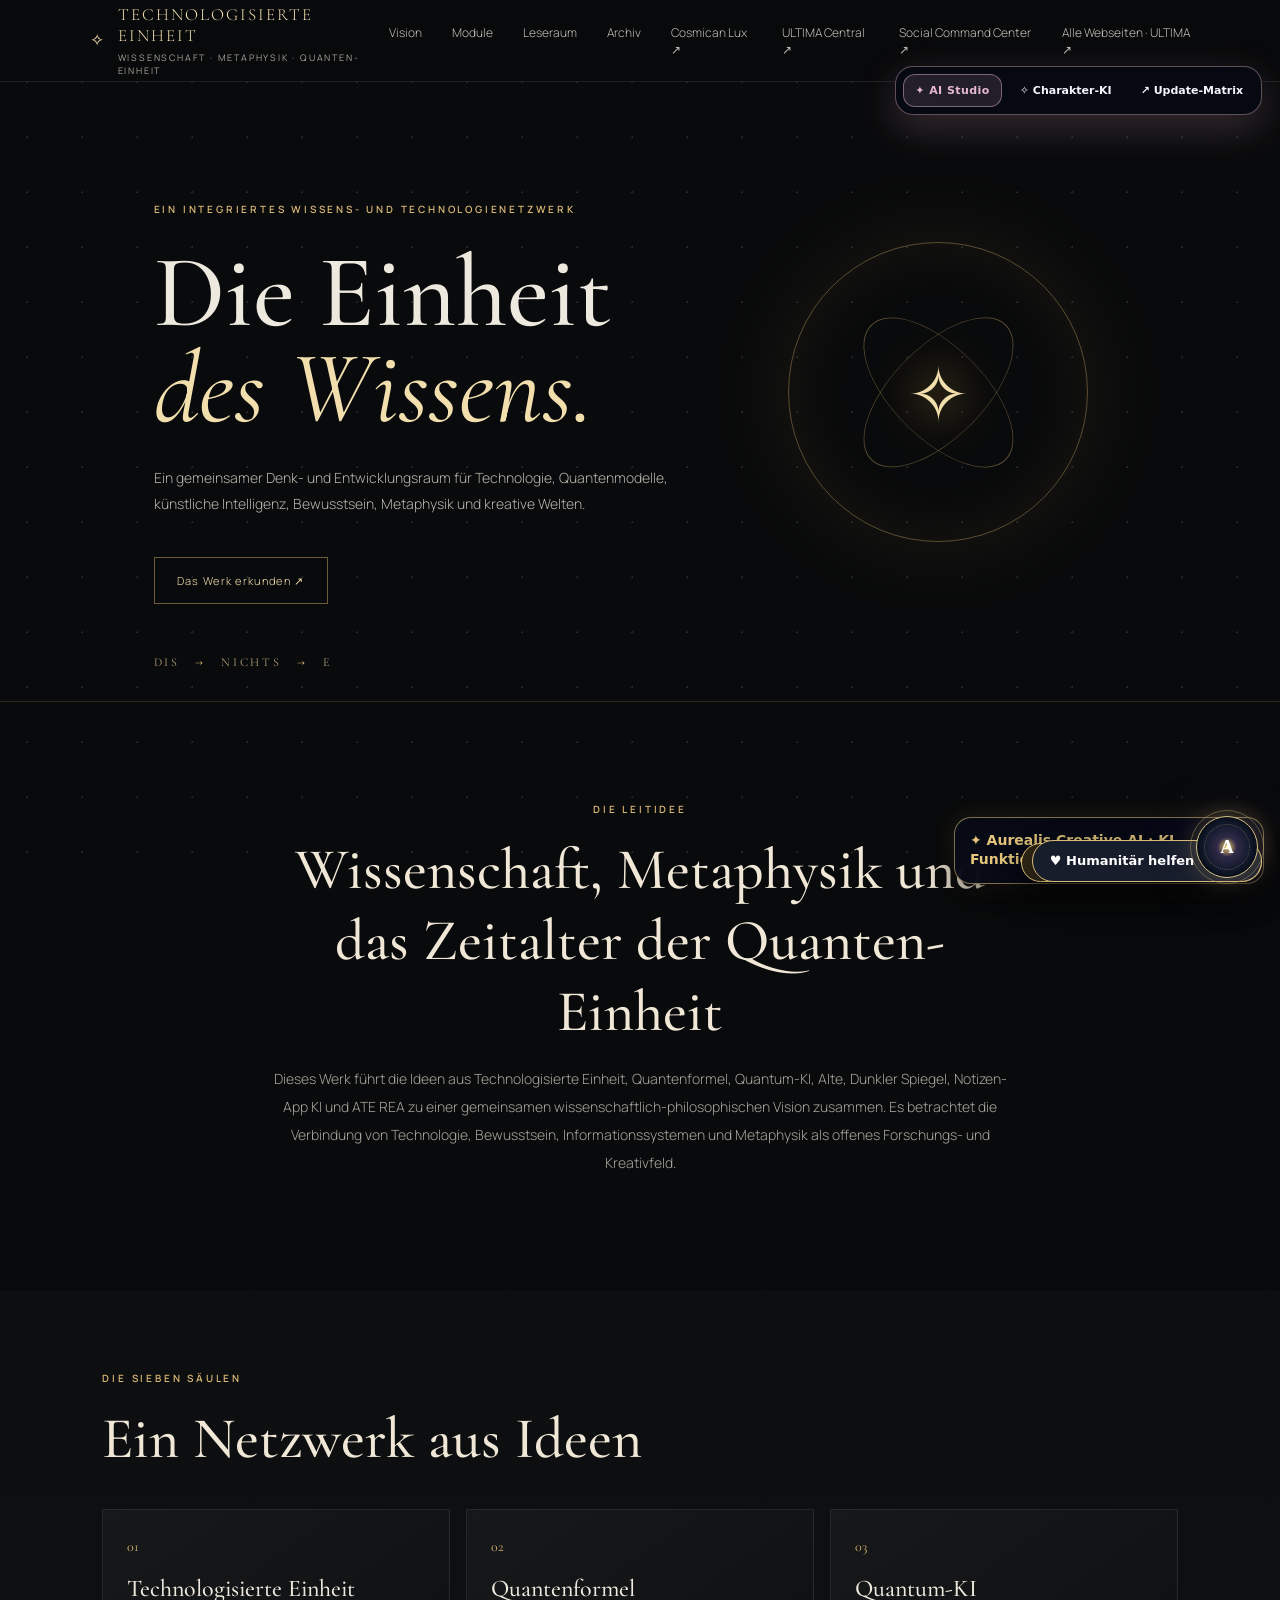
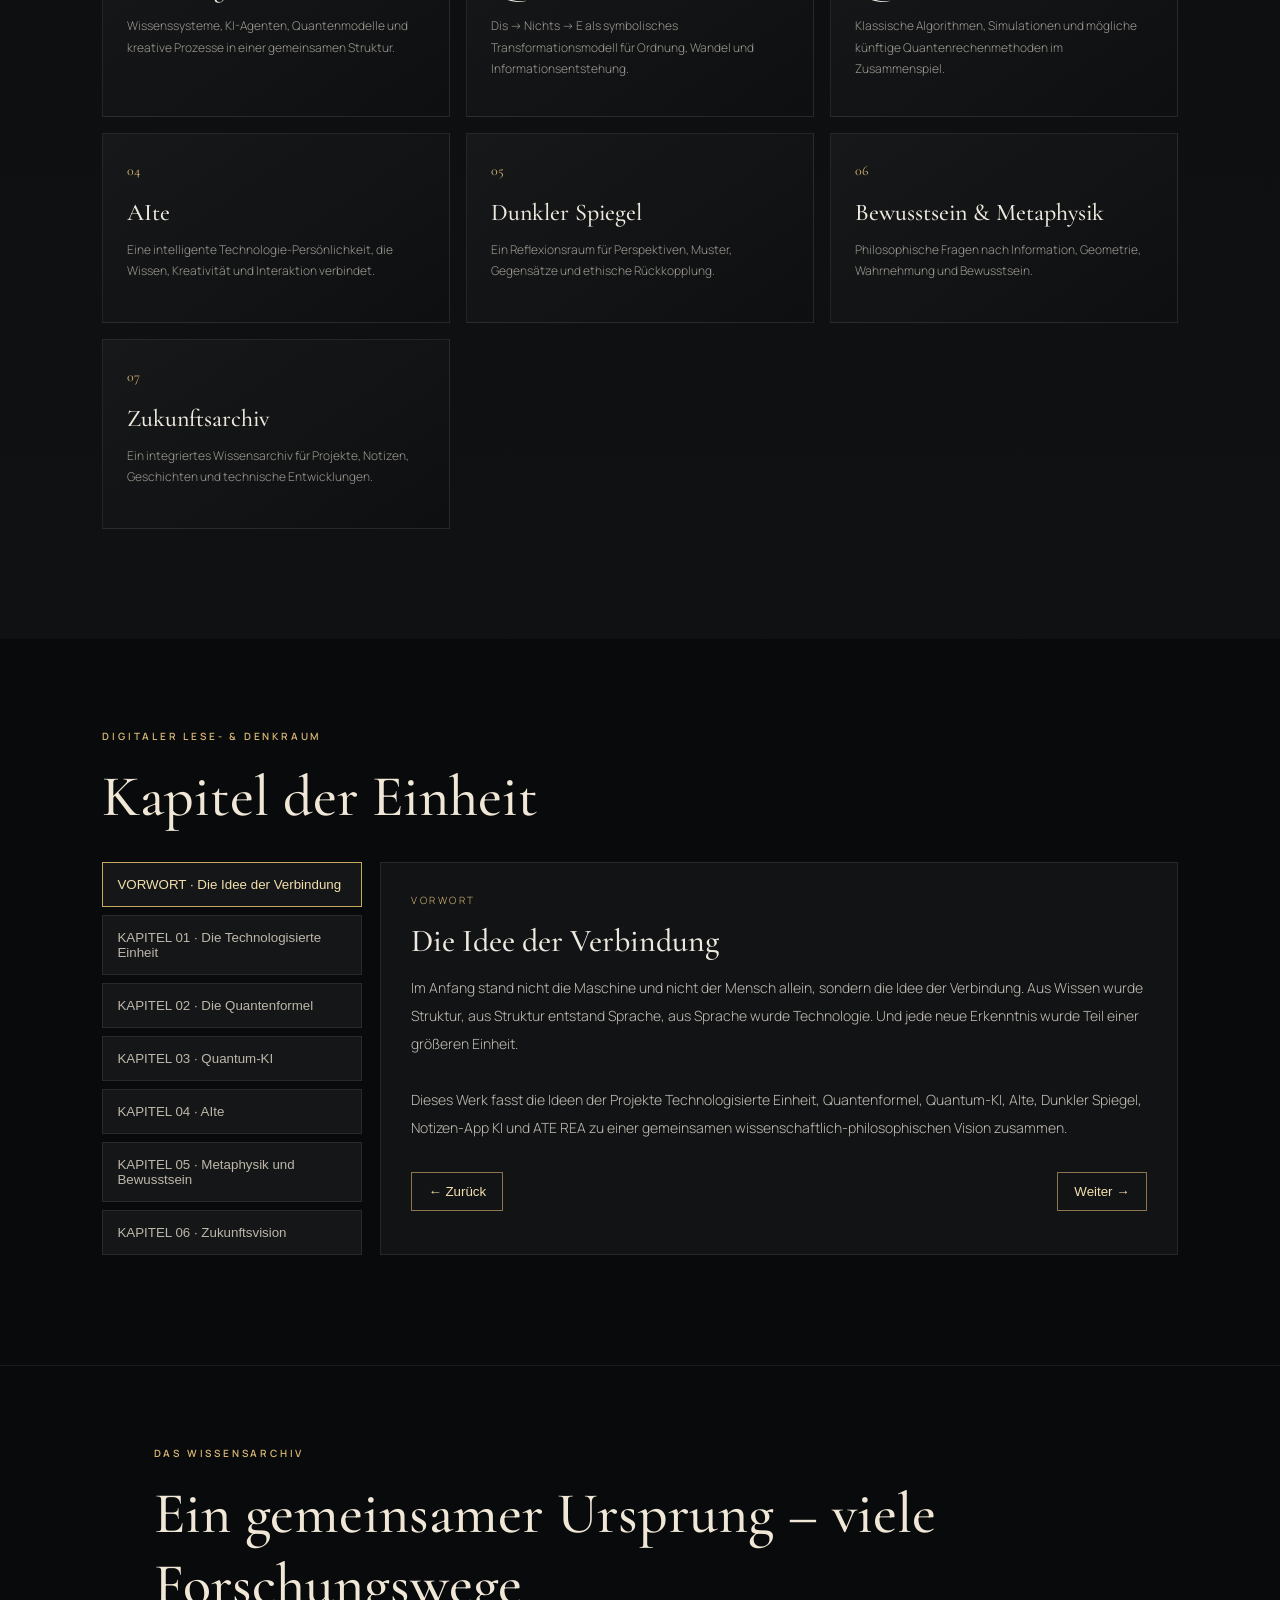
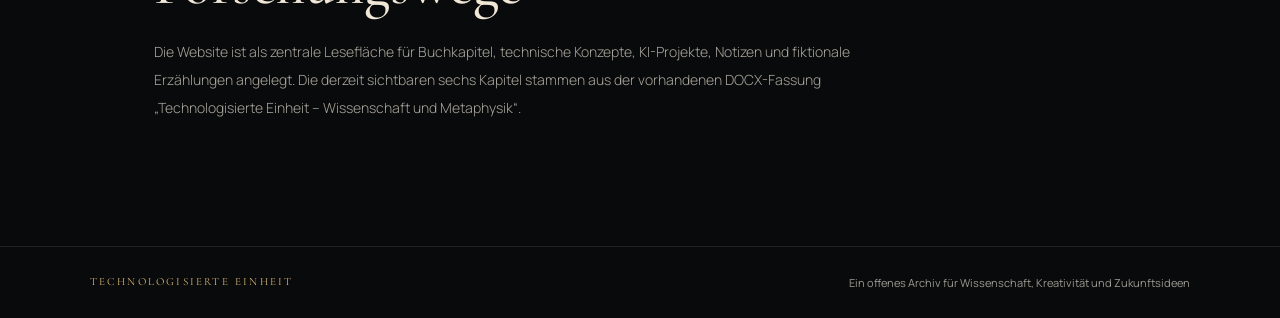
==== commit a2774172: "Remove the GitHub project CTA completely from Technologisierte Einheit" ====
--- a/index.html
+++ b/index.html
@@ -13,7 +13,7 @@
 <article><b>07</b><h3>Zukunftsarchiv</h3><p>Ein integriertes Wissensarchiv für Projekte, Notizen, Geschichten und technische Entwicklungen.</p></article>
 </div></section>
 <section id="leseraum" class="reader"><div class="eyebrow">DIGITALER LESE- & DENKRAUM</div><h2>Kapitel der Einheit</h2><div class="reader-layout"><aside id="chapters"></aside><article><div class="chapter-label" id="chapterLabel">VORWORT</div><h3 id="chapterTitle">Die Idee der Verbindung</h3><div id="chapterText" class="chapter-text"></div><div class="reader-actions"><button id="prev">← Zurück</button><button id="next">Weiter →</button></div></article></div></section>
-<section id="archiv" class="archive"><div class="eyebrow">DAS WISSENSARCHIV</div><h2>Ein gemeinsamer Ursprung – viele Forschungswege</h2><p>Die Website ist als zentrale Lesefläche für Buchkapitel, technische Konzepte, KI-Projekte, Notizen und fiktionale Erzählungen angelegt. Die derzeit sichtbaren sechs Kapitel stammen aus der vorhandenen DOCX-Fassung „Technologisierte Einheit – Wissenschaft und Metaphysik“.</p><a class="cta" href="#leseraum">Kapitel weiterlesen ↗</a></section></main>
+<section id="archiv" class="archive"><div class="eyebrow">DAS WISSENSARCHIV</div><h2>Ein gemeinsamer Ursprung – viele Forschungswege</h2><p>Die Website ist als zentrale Lesefläche für Buchkapitel, technische Konzepte, KI-Projekte, Notizen und fiktionale Erzählungen angelegt. Die derzeit sichtbaren sechs Kapitel stammen aus der vorhandenen DOCX-Fassung „Technologisierte Einheit – Wissenschaft und Metaphysik“.</p></section></main>
 <footer>TECHNOLOGISIERTE EINHEIT <span>Ein offenes Archiv für Wissenschaft, Kreativität und Zukunftsideen</span></footer><script src="app.js"></script><script>window.AITE_CONFIG={persona:"tech",localModel:"qwen2.5:3b"};</script><script src="/static/aite/aite.js" defer></script>
 <a id="ultima-central-profile-link" href="https://ultima-membership-api.onrender.com/portal" target="_blank" rel="noopener noreferrer">ULTIMA · Profil & Websites ↗</a><style>#ultima-central-profile-link{position:fixed;right:18px;bottom:18px;z-index:2147483000;padding:11px 15px;border:1px solid #e6c77b;border-radius:999px;background:linear-gradient(135deg,#302713,#111827);color:#fff0c6;font:700 13px system-ui;text-decoration:none;box-shadow:0 10px 32px #0009}#ultima-central-profile-link:hover{filter:brightness(1.2)}@media(max-width:480px){#ultima-central-profile-link{right:10px;bottom:10px;font-size:12px}}</style><script src="https://ultima-membership-api.onrender.com/membership-widget.js"></script><script>(function(){var sites={"aurealis-cyber-shield.onrender.com":["aurealis-cyber-shield","Aurealis Cyber Shield"],"technologisierte-einheit.onrender.com":["technologisierte-einheit","Technologisierte Einheit"]};var entry=sites[location.hostname];if(entry&&window.UltimaMembership)window.UltimaMembership.init({siteSlug:entry[0],brand:entry[1]});})();</script><style id="ai-tools-menu-style">#ai-tools-dock{position:fixed;right:16px;bottom:16px;z-index:99999;font:14px/1.4 system-ui,sans-serif;color:#fff}#ai-tools-dock details{width:min(310px,calc(100vw - 32px));border:1px solid #e5c77c88;border-radius:17px;background:rgba(8,10,23,.95);box-shadow:0 12px 42px #0009,0 0 24px #e5c77c22;backdrop-filter:blur(16px);overflow:hidden}#ai-tools-dock summary{list-style:none;cursor:pointer;padding:13px 15px;font-weight:750;color:#e5c77c}#ai-tools-dock summary::-webkit-details-marker{display:none}#ai-tools-dock .ai-tools-panel{padding:0 11px 11px;display:grid;grid-template-columns:1fr 1fr;gap:8px}#ai-tools-dock button{border:1px solid #e5c77c55;border-radius:10px;background:#171c2d;color:#f8faff;padding:10px 8px;text-align:left;cursor:pointer;font:inherit}#ai-tools-dock button:hover{border-color:#e5c77c;background:#222d46}#ai-tools-dock .ai-tools-note{grid-column:1/-1;color:#b9c6d8;font-size:11px;padding:3px 2px}</style><div id="ai-tools-dock"><details><summary>✦ Aurealis Creative AI · KI-Funktionen ⌄</summary><div class="ai-tools-panel"><button type="button" data-ai-action="chat">💬 Chat fokussieren</button><button type="button" data-ai-action="voice">🎙️ Diktieren</button><button type="button" data-ai-action="read">🔊 Vorlesen</button><button type="button" data-ai-action="stop">⏹ Vorlesen stoppen</button><button type="button" data-ai-action="export">📄 Verlauf exportieren</button><button type="button" data-ai-action="clear">↻ Eingabe leeren</button><div class="ai-tools-note">Werkzeuge greifen auf die vorhandene Chat-Oberfläche zu.</div></div></details></div><script id="ai-tools-menu-script">(()=>{const d=document.getElementById('ai-tools-dock');if(!d||d.dataset.ready)return;d.dataset.ready='1';const input=()=>document.querySelector('textarea:not([disabled]),input[type="text"]:not([disabled]),[contenteditable="true"]');const visible=e=>e&&(e.offsetWidth||e.offsetHeight||e.getClientRects().length);const msgs=()=>[...document.querySelectorAll('[data-message],.message,.chat-message,.bot-message,.assistant-message,.chat-bubble,[role="log"]')].filter(visible);const note=t=>{const n=d.querySelector('.ai-tools-note');if(n)n.textContent=t};d.addEventListener('click',e=>{const b=e.target.closest('[data-ai-action]');if(!b)return;const a=b.dataset.aiAction;if(a==='chat'){const x=input();if(x){x.focus();x.scrollIntoView({behavior:'smooth',block:'center'});note('Chat-Eingabe fokussiert.')}else note('Kein Chat-Eingabefeld gefunden.')}if(a==='voice'){const R=window.SpeechRecognition||window.webkitSpeechRecognition;if(!R){note('Diktieren wird nicht unterstützt.');return}const r=new R();r.lang=document.documentElement.lang||'de-DE';r.onresult=v=>{const x=input();if(x){x.value=(x.value||'')+v.results[0][0].transcript;x.dispatchEvent(new Event('input',{bubbles:true}));x.focus();note('Diktat eingefügt.')}};r.onerror=()=>note('Diktat konnte nicht gestartet werden.');r.start();note('Ich höre zu …')}if(a==='read'){const t=msgs().map(x=>x.innerText).filter(Boolean).join('\n');if(!t){note('Keine lesbaren Nachrichten gefunden.');return}if(!('speechSynthesis'in window)){note('Vorlesen nicht unterstützt.');return}speechSynthesis.cancel();speechSynthesis.speak(new SpeechSynthesisUtterance(t.slice(-12000)));note('Vorlesen gestartet.')}if(a==='stop'){if('speechSynthesis'in window)speechSynthesis.cancel();note('Vorlesen gestoppt.')}if(a==='export'){const t=msgs().map(x=>x.innerText).filter(Boolean).join('\n\n');if(!t){note('Keine Nachrichten zum Export gefunden.');return}const u=URL.createObjectURL(new Blob([t],{type:'text/plain;charset=utf-8'}));const x=document.createElement('a');x.href=u;x.download='KI-Verlauf.txt';x.click();URL.revokeObjectURL(u);note('Verlauf exportiert.')}if(a==='clear'){const x=input();if(x){x.value='';x.dispatchEvent(new Event('input',{bubbles:true}));x.focus();note('Eingabe geleert.')}else note('Kein Eingabefeld gefunden.')}})})();</script>
 <style id="ai-tools-vertical-layout">#ai-tools-dock{max-height:calc(100dvh - 24px)}#ai-tools-dock details{max-height:calc(100dvh - 24px);display:flex;flex-direction:column}#ai-tools-dock .ai-tools-panel{display:flex!important;flex-direction:column!important;align-items:stretch!important;gap:8px;overflow-y:auto;overscroll-behavior:contain;min-height:0}#ai-tools-dock .ai-tools-panel button{display:block;width:100%;min-height:48px;flex:0 0 auto}#ai-tools-dock .ai-tools-note{display:block;width:100%;flex:0 0 auto}</style><nav id="ai-feature-launcher" aria-label="AUREALIS CREATIVE Zusatzfunktionen">
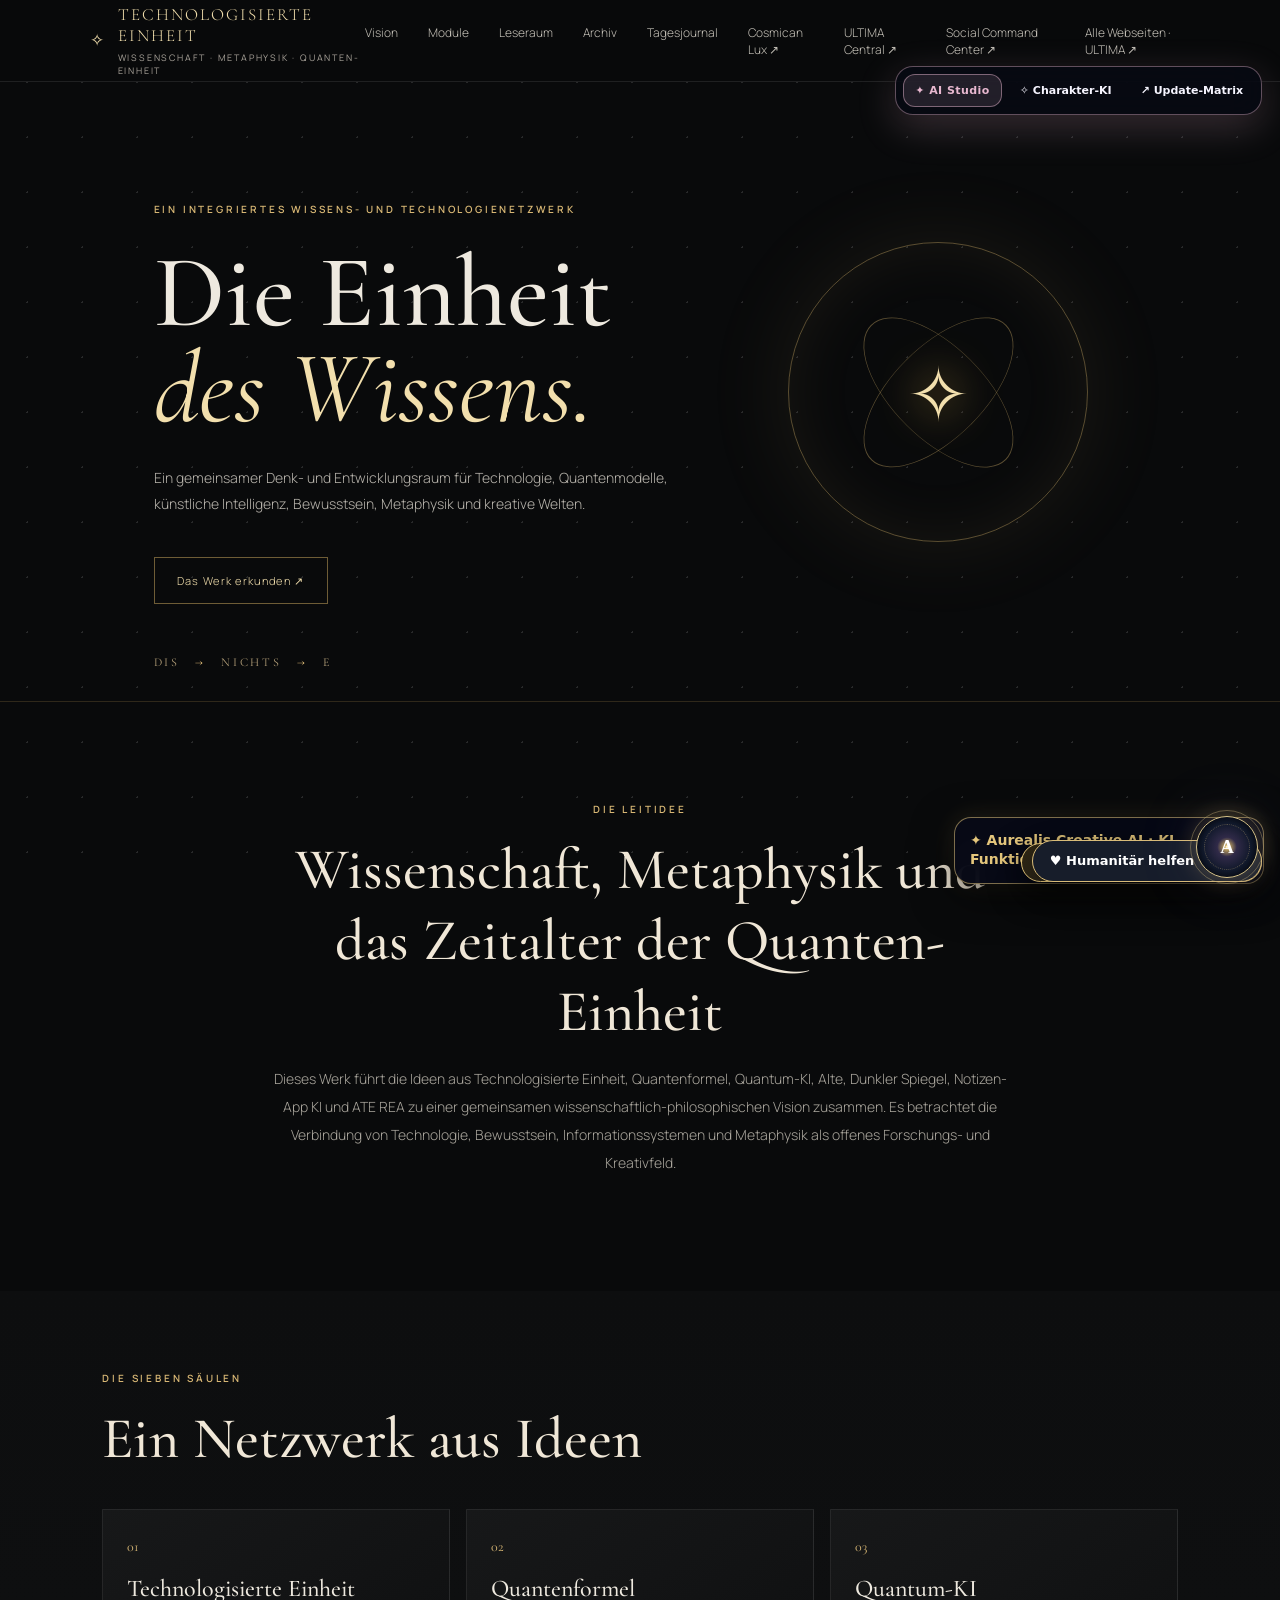
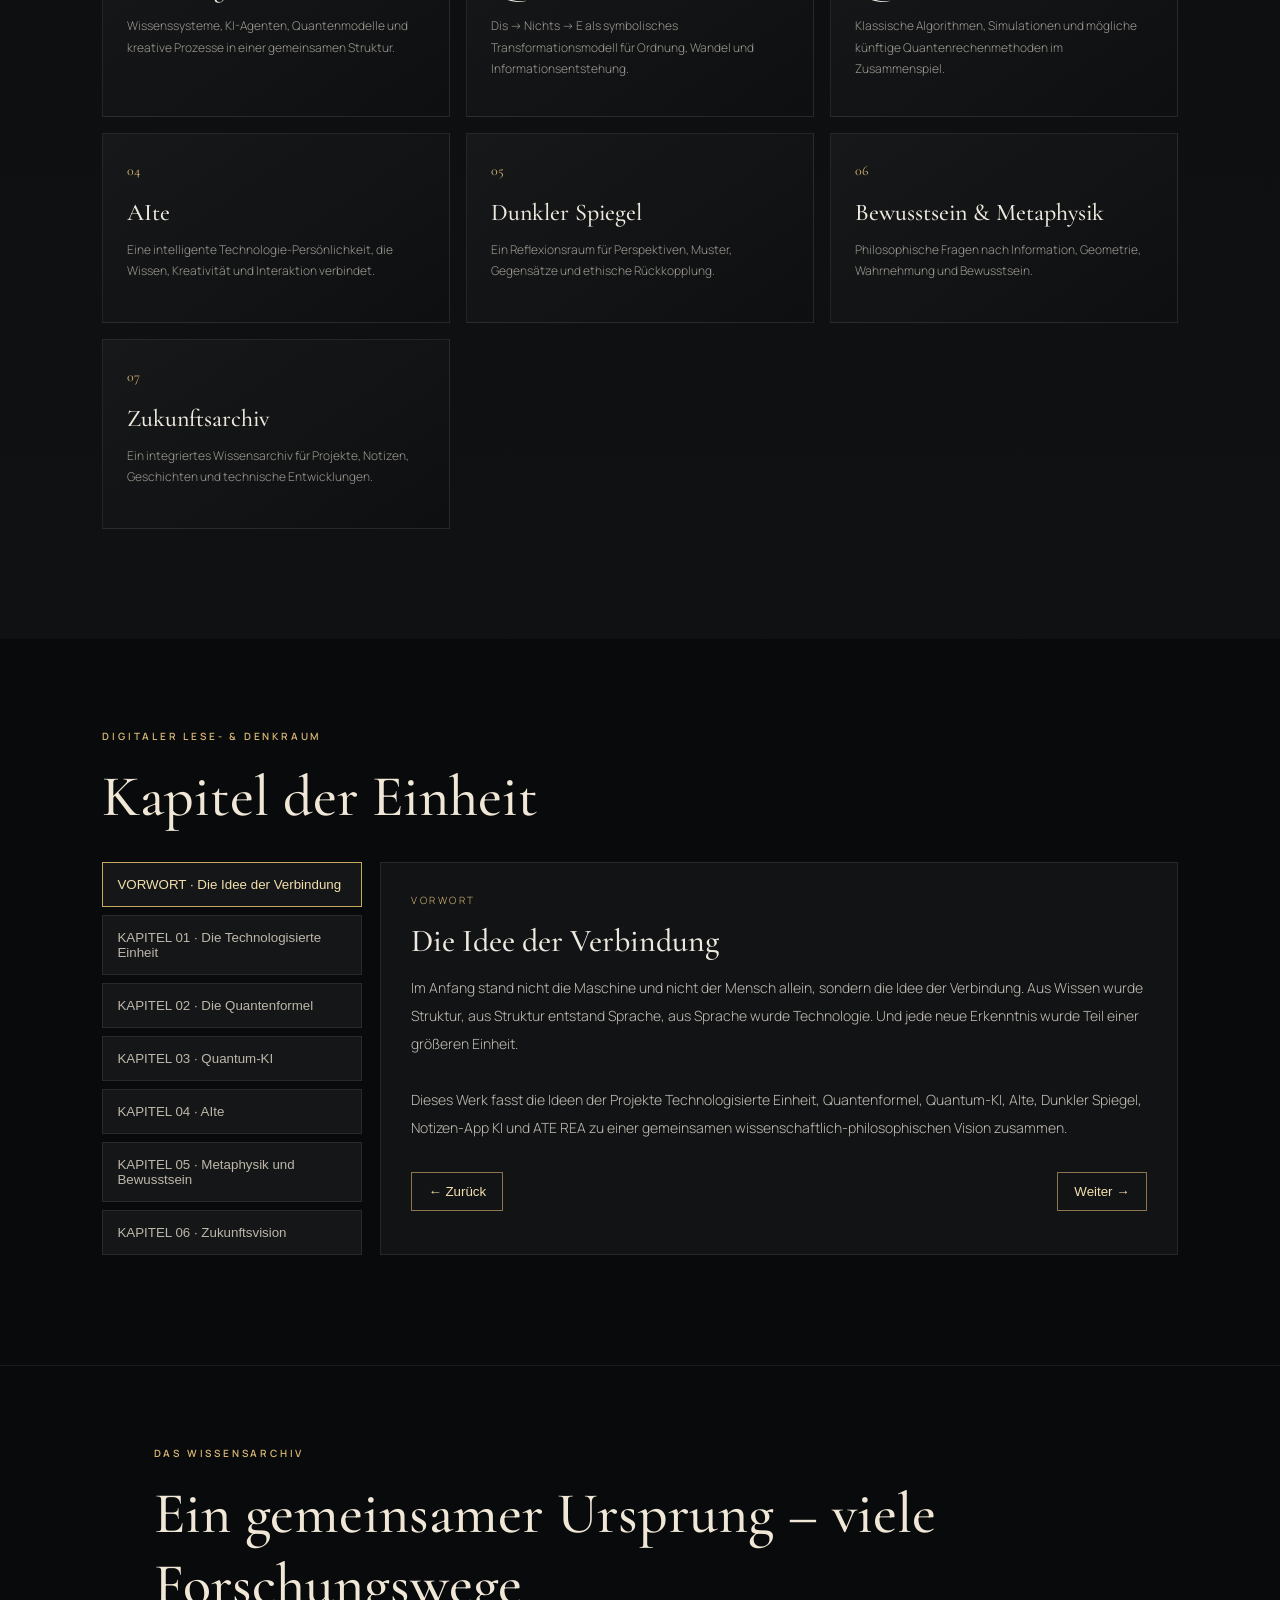
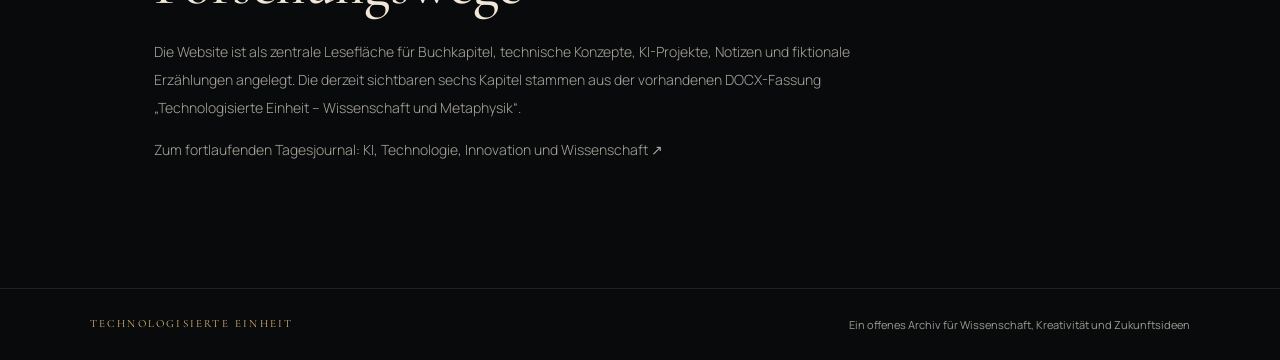
==== commit 165f6767: "Add daily journal navigation to Technologisierte Einheit" ====
--- a/index.html
+++ b/index.html
@@ -1,6 +1,6 @@
 <!doctype html>
 <html lang="de"><head><meta charset="utf-8"><meta name="viewport" content="width=device-width,initial-scale=1"><meta name="theme-color" content="#090a0b"><title>TECHNOLOGISIERTE EINHEIT · Wissenschaft & Metaphysik</title><link rel="stylesheet" href="style.css"><link rel="preconnect" href="https://fonts.googleapis.com"><link href="https://fonts.googleapis.com/css2?family=Cormorant+Garamond:wght@400;500;600&family=Manrope:wght@300;400;500;600&display=swap" rel="stylesheet"></head>
-<body><div class="stars"></div><header><a class="brand" href="#">✧ <span>TECHNOLOGISIERTE EINHEIT<small>WISSENSCHAFT · METAPHYSIK · QUANTEN-EINHEIT</small></span></a><nav><a href="#vision">Vision</a><a href="#module">Module</a><a href="#leseraum">Leseraum</a><a href="#archiv">Archiv</a><a href="https://ultima-central-bt56.onrender.com/cosmican/">Cosmican Lux ↗</a><a href="https://ultima-central-bt56.onrender.com/">ULTIMA Central ↗</a><a href="https://note-ki.onrender.com/social">Social Command Center ↗</a><a href="https://ultima-central-45ne.onrender.com/">Alle Webseiten · ULTIMA ↗</a></nav></header>
+<body><div class="stars"></div><header><a class="brand" href="#">✧ <span>TECHNOLOGISIERTE EINHEIT<small>WISSENSCHAFT · METAPHYSIK · QUANTEN-EINHEIT</small></span></a><nav><a href="#vision">Vision</a><a href="#module">Module</a><a href="#leseraum">Leseraum</a><a href="#archiv">Archiv</a><a href="/journal/index.html">Tagesjournal</a><a href="https://ultima-central-45ne.onrender.com/cosmican/">Cosmican Lux ↗</a><a href="https://ultima-central-45ne.onrender.com/">ULTIMA Central ↗</a><a href="https://note-ki.onrender.com/social">Social Command Center ↗</a><a href="https://ultima-central-45ne.onrender.com/">Alle Webseiten · ULTIMA ↗</a></nav></header>
 <main><section class="hero"><div class="eyebrow">EIN INTEGRIERTES WISSENS- UND TECHNOLOGIENETZWERK</div><h1>Die Einheit<br><em>des Wissens.</em></h1><p>Ein gemeinsamer Denk- und Entwicklungsraum für Technologie, Quantenmodelle, künstliche Intelligenz, Bewusstsein, Metaphysik und kreative Welten.</p><a class="cta" href="#leseraum">Das Werk erkunden ↗</a><div class="orb"><span>✧</span></div><div class="formula">DIS <i>→</i> NICHTS <i>→</i> E</div></section>
 <section id="vision" class="intro"><div class="eyebrow">DIE LEITIDEE</div><h2>Wissenschaft, Metaphysik und das Zeitalter der Quanten-Einheit</h2><p>Dieses Werk führt die Ideen aus Technologisierte Einheit, Quantenformel, Quantum-KI, AIte, Dunkler Spiegel, Notizen-App KI und ATE REA zu einer gemeinsamen wissenschaftlich-philosophischen Vision zusammen. Es betrachtet die Verbindung von Technologie, Bewusstsein, Informationssystemen und Metaphysik als offenes Forschungs- und Kreativfeld.</p></section>
 <section id="module" class="modules"><div class="eyebrow">DIE SIEBEN SÄULEN</div><h2>Ein Netzwerk aus Ideen</h2><div class="grid">
@@ -13,7 +13,7 @@
 <article><b>07</b><h3>Zukunftsarchiv</h3><p>Ein integriertes Wissensarchiv für Projekte, Notizen, Geschichten und technische Entwicklungen.</p></article>
 </div></section>
 <section id="leseraum" class="reader"><div class="eyebrow">DIGITALER LESE- & DENKRAUM</div><h2>Kapitel der Einheit</h2><div class="reader-layout"><aside id="chapters"></aside><article><div class="chapter-label" id="chapterLabel">VORWORT</div><h3 id="chapterTitle">Die Idee der Verbindung</h3><div id="chapterText" class="chapter-text"></div><div class="reader-actions"><button id="prev">← Zurück</button><button id="next">Weiter →</button></div></article></div></section>
-<section id="archiv" class="archive"><div class="eyebrow">DAS WISSENSARCHIV</div><h2>Ein gemeinsamer Ursprung – viele Forschungswege</h2><p>Die Website ist als zentrale Lesefläche für Buchkapitel, technische Konzepte, KI-Projekte, Notizen und fiktionale Erzählungen angelegt. Die derzeit sichtbaren sechs Kapitel stammen aus der vorhandenen DOCX-Fassung „Technologisierte Einheit – Wissenschaft und Metaphysik“.</p></section></main>
+<section id="archiv" class="archive"><div class="eyebrow">DAS WISSENSARCHIV</div><h2>Ein gemeinsamer Ursprung – viele Forschungswege</h2><p>Die Website ist als zentrale Lesefläche für Buchkapitel, technische Konzepte, KI-Projekte, Notizen und fiktionale Erzählungen angelegt. Die derzeit sichtbaren sechs Kapitel stammen aus der vorhandenen DOCX-Fassung „Technologisierte Einheit – Wissenschaft und Metaphysik“.</p><p><a href="/journal/index.html">Zum fortlaufenden Tagesjournal: KI, Technologie, Innovation und Wissenschaft ↗</a></p></section></main>
 <footer>TECHNOLOGISIERTE EINHEIT <span>Ein offenes Archiv für Wissenschaft, Kreativität und Zukunftsideen</span></footer><script src="app.js"></script><script>window.AITE_CONFIG={persona:"tech",localModel:"qwen2.5:3b"};</script><script src="/static/aite/aite.js" defer></script>
 <a id="ultima-central-profile-link" href="https://ultima-membership-api.onrender.com/portal" target="_blank" rel="noopener noreferrer">ULTIMA · Profil & Websites ↗</a><style>#ultima-central-profile-link{position:fixed;right:18px;bottom:18px;z-index:2147483000;padding:11px 15px;border:1px solid #e6c77b;border-radius:999px;background:linear-gradient(135deg,#302713,#111827);color:#fff0c6;font:700 13px system-ui;text-decoration:none;box-shadow:0 10px 32px #0009}#ultima-central-profile-link:hover{filter:brightness(1.2)}@media(max-width:480px){#ultima-central-profile-link{right:10px;bottom:10px;font-size:12px}}</style><script src="https://ultima-membership-api.onrender.com/membership-widget.js"></script><script>(function(){var sites={"aurealis-cyber-shield.onrender.com":["aurealis-cyber-shield","Aurealis Cyber Shield"],"technologisierte-einheit.onrender.com":["technologisierte-einheit","Technologisierte Einheit"]};var entry=sites[location.hostname];if(entry&&window.UltimaMembership)window.UltimaMembership.init({siteSlug:entry[0],brand:entry[1]});})();</script><style id="ai-tools-menu-style">#ai-tools-dock{position:fixed;right:16px;bottom:16px;z-index:99999;font:14px/1.4 system-ui,sans-serif;color:#fff}#ai-tools-dock details{width:min(310px,calc(100vw - 32px));border:1px solid #e5c77c88;border-radius:17px;background:rgba(8,10,23,.95);box-shadow:0 12px 42px #0009,0 0 24px #e5c77c22;backdrop-filter:blur(16px);overflow:hidden}#ai-tools-dock summary{list-style:none;cursor:pointer;padding:13px 15px;font-weight:750;color:#e5c77c}#ai-tools-dock summary::-webkit-details-marker{display:none}#ai-tools-dock .ai-tools-panel{padding:0 11px 11px;display:grid;grid-template-columns:1fr 1fr;gap:8px}#ai-tools-dock button{border:1px solid #e5c77c55;border-radius:10px;background:#171c2d;color:#f8faff;padding:10px 8px;text-align:left;cursor:pointer;font:inherit}#ai-tools-dock button:hover{border-color:#e5c77c;background:#222d46}#ai-tools-dock .ai-tools-note{grid-column:1/-1;color:#b9c6d8;font-size:11px;padding:3px 2px}</style><div id="ai-tools-dock"><details><summary>✦ Aurealis Creative AI · KI-Funktionen ⌄</summary><div class="ai-tools-panel"><button type="button" data-ai-action="chat">💬 Chat fokussieren</button><button type="button" data-ai-action="voice">🎙️ Diktieren</button><button type="button" data-ai-action="read">🔊 Vorlesen</button><button type="button" data-ai-action="stop">⏹ Vorlesen stoppen</button><button type="button" data-ai-action="export">📄 Verlauf exportieren</button><button type="button" data-ai-action="clear">↻ Eingabe leeren</button><div class="ai-tools-note">Werkzeuge greifen auf die vorhandene Chat-Oberfläche zu.</div></div></details></div><script id="ai-tools-menu-script">(()=>{const d=document.getElementById('ai-tools-dock');if(!d||d.dataset.ready)return;d.dataset.ready='1';const input=()=>document.querySelector('textarea:not([disabled]),input[type="text"]:not([disabled]),[contenteditable="true"]');const visible=e=>e&&(e.offsetWidth||e.offsetHeight||e.getClientRects().length);const msgs=()=>[...document.querySelectorAll('[data-message],.message,.chat-message,.bot-message,.assistant-message,.chat-bubble,[role="log"]')].filter(visible);const note=t=>{const n=d.querySelector('.ai-tools-note');if(n)n.textContent=t};d.addEventListener('click',e=>{const b=e.target.closest('[data-ai-action]');if(!b)return;const a=b.dataset.aiAction;if(a==='chat'){const x=input();if(x){x.focus();x.scrollIntoView({behavior:'smooth',block:'center'});note('Chat-Eingabe fokussiert.')}else note('Kein Chat-Eingabefeld gefunden.')}if(a==='voice'){const R=window.SpeechRecognition||window.webkitSpeechRecognition;if(!R){note('Diktieren wird nicht unterstützt.');return}const r=new R();r.lang=document.documentElement.lang||'de-DE';r.onresult=v=>{const x=input();if(x){x.value=(x.value||'')+v.results[0][0].transcript;x.dispatchEvent(new Event('input',{bubbles:true}));x.focus();note('Diktat eingefügt.')}};r.onerror=()=>note('Diktat konnte nicht gestartet werden.');r.start();note('Ich höre zu …')}if(a==='read'){const t=msgs().map(x=>x.innerText).filter(Boolean).join('\n');if(!t){note('Keine lesbaren Nachrichten gefunden.');return}if(!('speechSynthesis'in window)){note('Vorlesen nicht unterstützt.');return}speechSynthesis.cancel();speechSynthesis.speak(new SpeechSynthesisUtterance(t.slice(-12000)));note('Vorlesen gestartet.')}if(a==='stop'){if('speechSynthesis'in window)speechSynthesis.cancel();note('Vorlesen gestoppt.')}if(a==='export'){const t=msgs().map(x=>x.innerText).filter(Boolean).join('\n\n');if(!t){note('Keine Nachrichten zum Export gefunden.');return}const u=URL.createObjectURL(new Blob([t],{type:'text/plain;charset=utf-8'}));const x=document.createElement('a');x.href=u;x.download='KI-Verlauf.txt';x.click();URL.revokeObjectURL(u);note('Verlauf exportiert.')}if(a==='clear'){const x=input();if(x){x.value='';x.dispatchEvent(new Event('input',{bubbles:true}));x.focus();note('Eingabe geleert.')}else note('Kein Eingabefeld gefunden.')}})})();</script>
 <style id="ai-tools-vertical-layout">#ai-tools-dock{max-height:calc(100dvh - 24px)}#ai-tools-dock details{max-height:calc(100dvh - 24px);display:flex;flex-direction:column}#ai-tools-dock .ai-tools-panel{display:flex!important;flex-direction:column!important;align-items:stretch!important;gap:8px;overflow-y:auto;overscroll-behavior:contain;min-height:0}#ai-tools-dock .ai-tools-panel button{display:block;width:100%;min-height:48px;flex:0 0 auto}#ai-tools-dock .ai-tools-note{display:block;width:100%;flex:0 0 auto}</style><nav id="ai-feature-launcher" aria-label="AUREALIS CREATIVE Zusatzfunktionen">
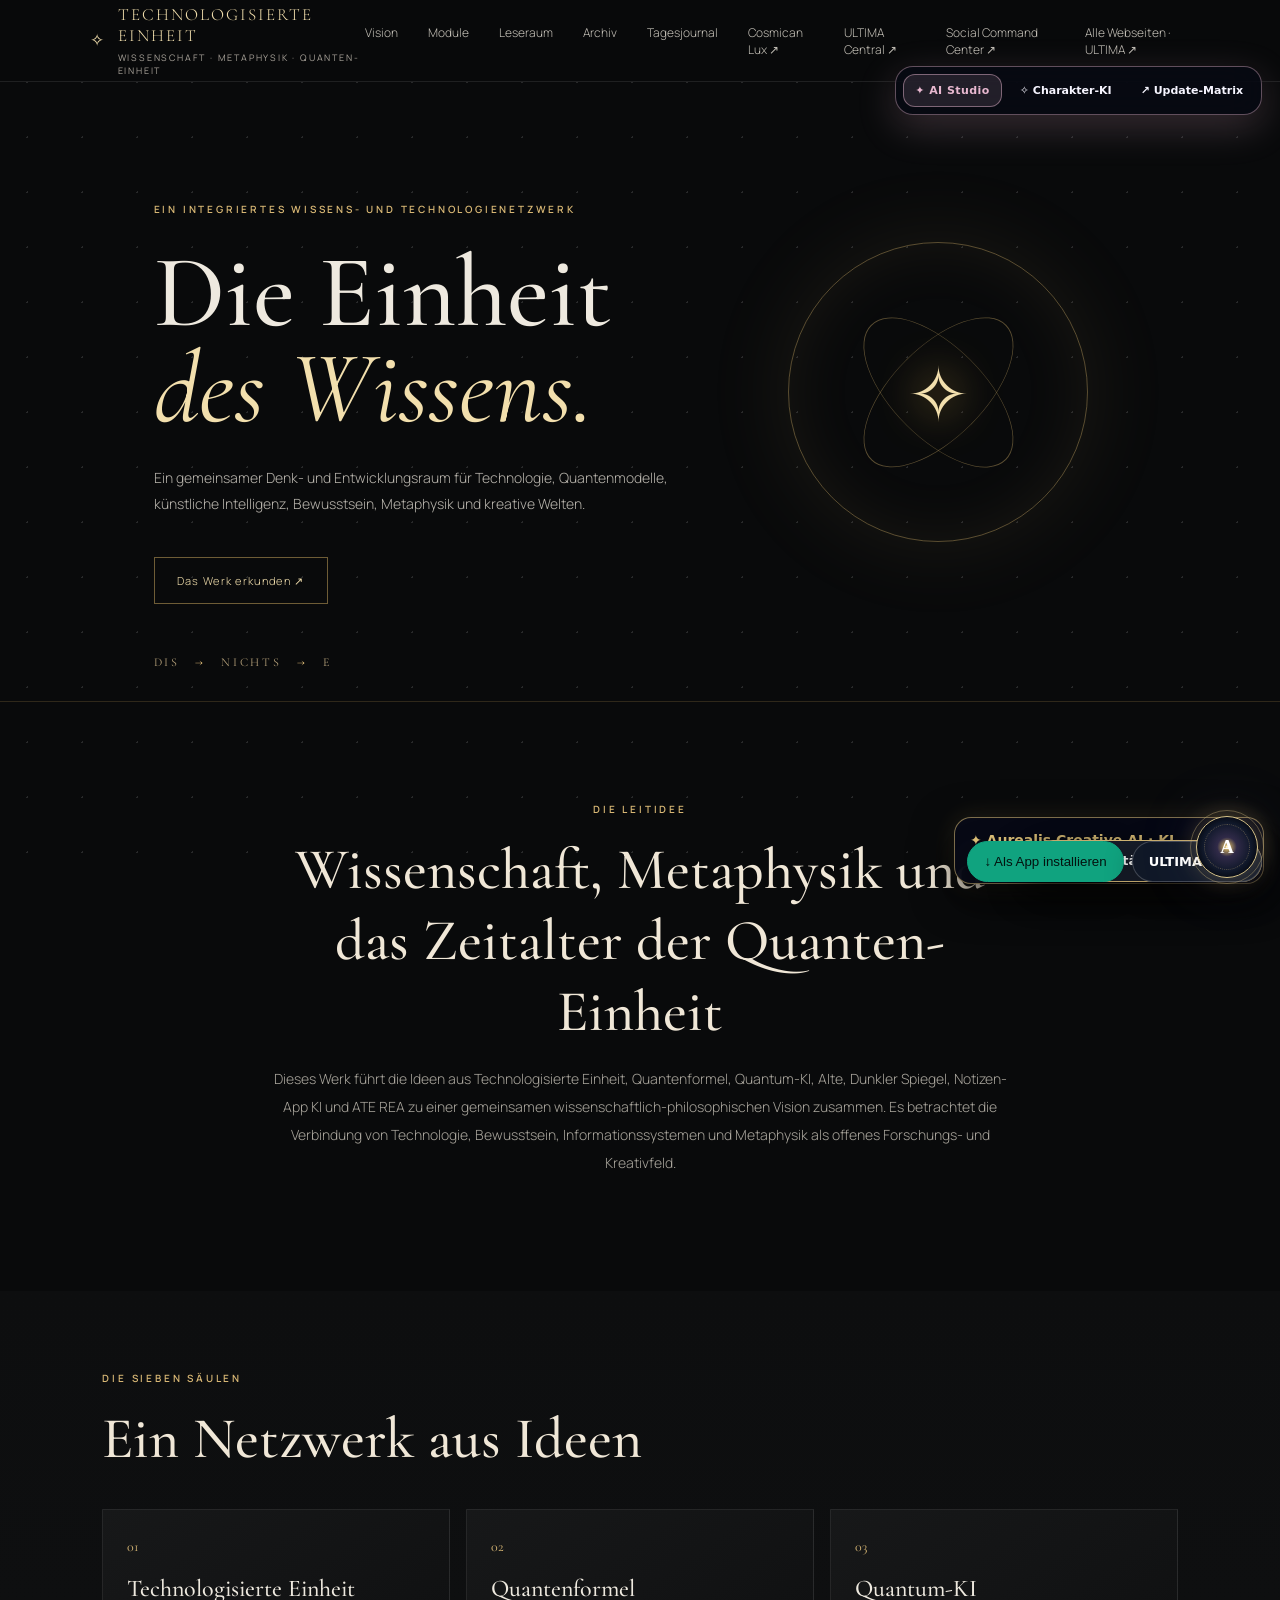
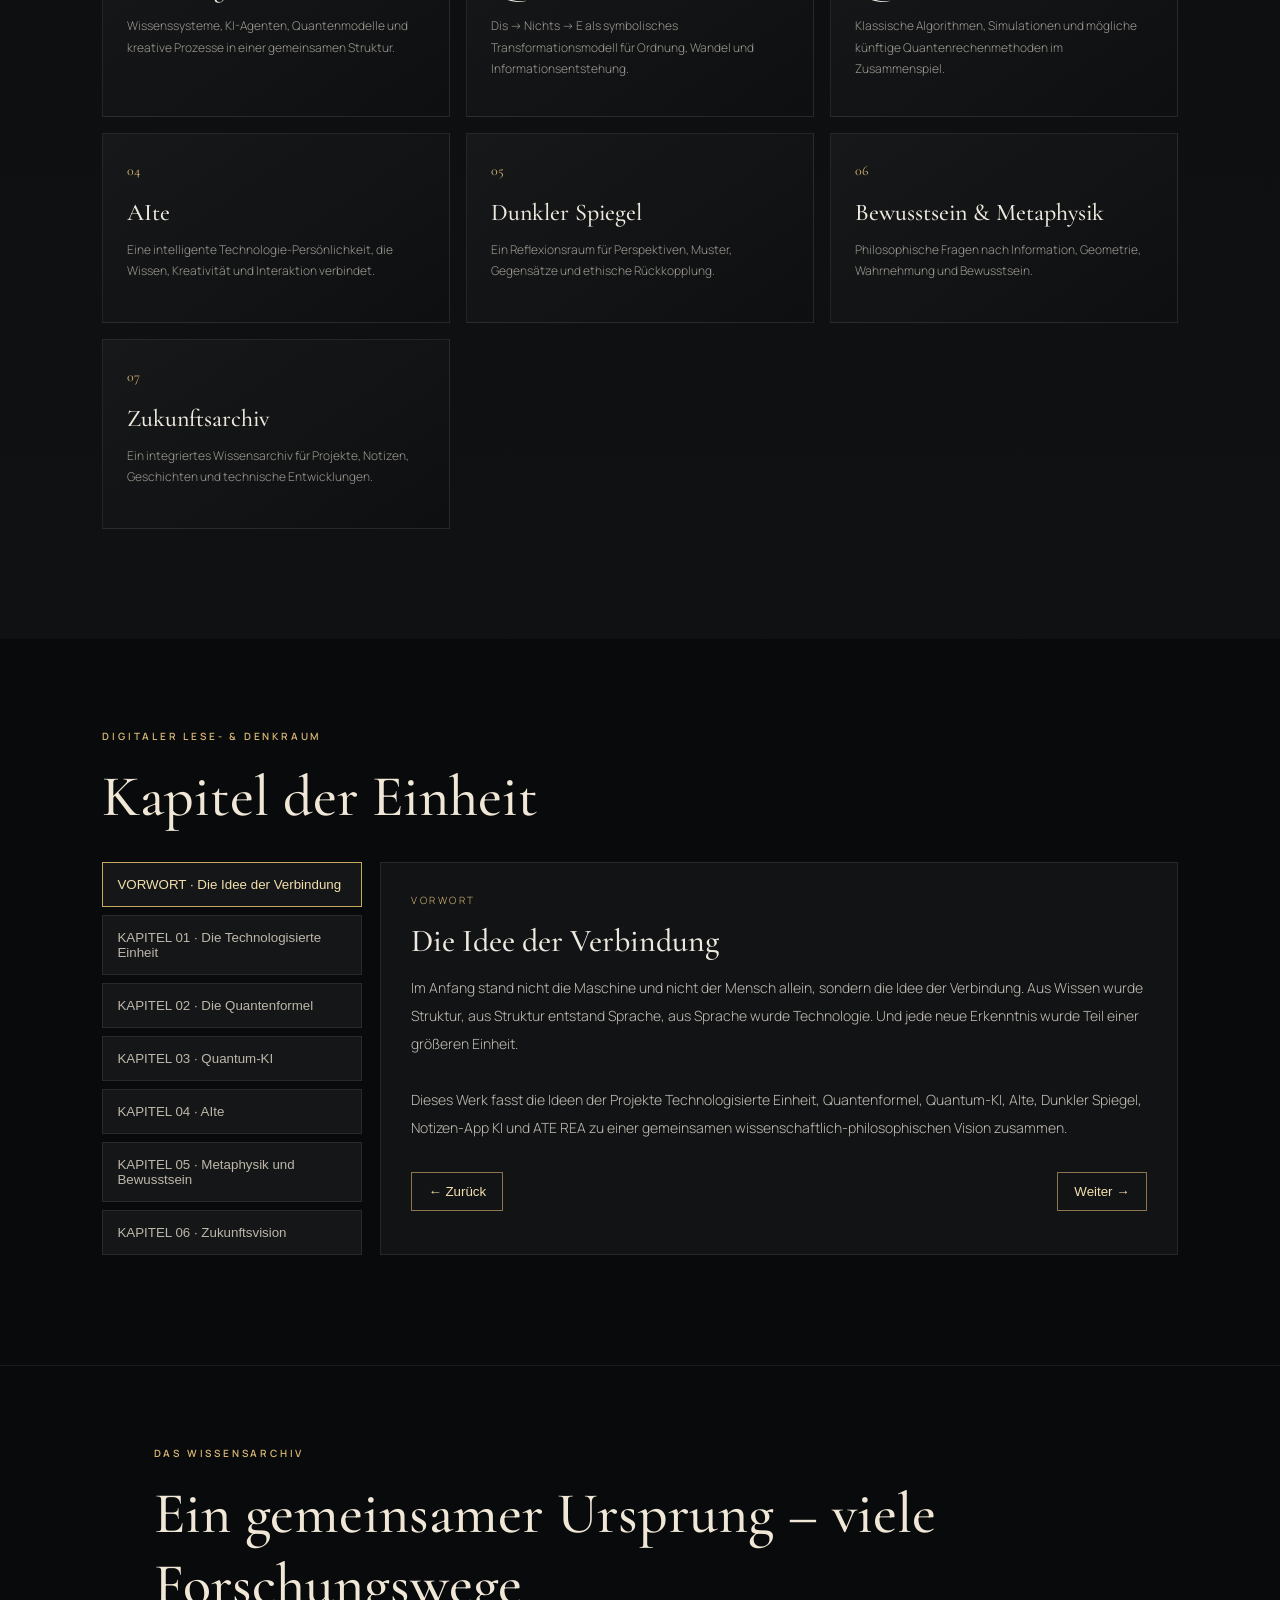
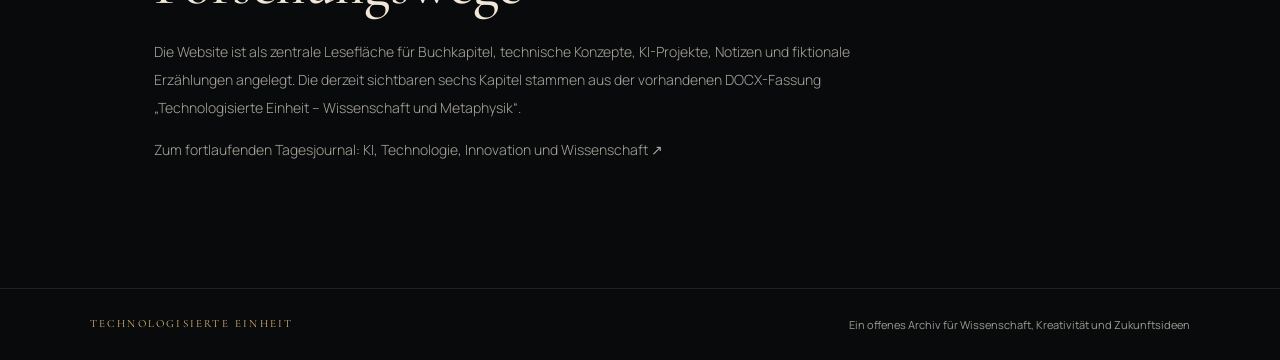
==== commit e0d5ea52: "Add install button and ULTIMA Unify shortcut" ====
--- a/index.html
+++ b/index.html
@@ -1,5 +1,6 @@
 <!doctype html>
-<html lang="de"><head><meta charset="utf-8"><meta name="viewport" content="width=device-width,initial-scale=1"><meta name="theme-color" content="#090a0b"><title>TECHNOLOGISIERTE EINHEIT · Wissenschaft & Metaphysik</title><link rel="stylesheet" href="style.css"><link rel="preconnect" href="https://fonts.googleapis.com"><link href="https://fonts.googleapis.com/css2?family=Cormorant+Garamond:wght@400;500;600&family=Manrope:wght@300;400;500;600&display=swap" rel="stylesheet"></head>
+<html lang="de"><head>
+<link rel="manifest" href="./unify-install.webmanifest"><meta name="mobile-web-app-capable" content="yes"><meta name="apple-mobile-web-app-capable" content="yes"><meta name="apple-mobile-web-app-title" content="Aurealis Creative AI"><meta name="theme-color" content="#101827"><meta charset="utf-8"><meta name="viewport" content="width=device-width,initial-scale=1"><meta name="theme-color" content="#090a0b"><title>TECHNOLOGISIERTE EINHEIT · Wissenschaft & Metaphysik</title><link rel="stylesheet" href="style.css"><link rel="preconnect" href="https://fonts.googleapis.com"><link href="https://fonts.googleapis.com/css2?family=Cormorant+Garamond:wght@400;500;600&family=Manrope:wght@300;400;500;600&display=swap" rel="stylesheet"></head>
 <body><div class="stars"></div><header><a class="brand" href="#">✧ <span>TECHNOLOGISIERTE EINHEIT<small>WISSENSCHAFT · METAPHYSIK · QUANTEN-EINHEIT</small></span></a><nav><a href="#vision">Vision</a><a href="#module">Module</a><a href="#leseraum">Leseraum</a><a href="#archiv">Archiv</a><a href="/journal/index.html">Tagesjournal</a><a href="https://ultima-central-45ne.onrender.com/cosmican/">Cosmican Lux ↗</a><a href="https://ultima-central-45ne.onrender.com/">ULTIMA Central ↗</a><a href="https://note-ki.onrender.com/social">Social Command Center ↗</a><a href="https://ultima-central-45ne.onrender.com/">Alle Webseiten · ULTIMA ↗</a></nav></header>
 <main><section class="hero"><div class="eyebrow">EIN INTEGRIERTES WISSENS- UND TECHNOLOGIENETZWERK</div><h1>Die Einheit<br><em>des Wissens.</em></h1><p>Ein gemeinsamer Denk- und Entwicklungsraum für Technologie, Quantenmodelle, künstliche Intelligenz, Bewusstsein, Metaphysik und kreative Welten.</p><a class="cta" href="#leseraum">Das Werk erkunden ↗</a><div class="orb"><span>✧</span></div><div class="formula">DIS <i>→</i> NICHTS <i>→</i> E</div></section>
 <section id="vision" class="intro"><div class="eyebrow">DIE LEITIDEE</div><h2>Wissenschaft, Metaphysik und das Zeitalter der Quanten-Einheit</h2><p>Dieses Werk führt die Ideen aus Technologisierte Einheit, Quantenformel, Quantum-KI, AIte, Dunkler Spiegel, Notizen-App KI und ATE REA zu einer gemeinsamen wissenschaftlich-philosophischen Vision zusammen. Es betrachtet die Verbindung von Technologie, Bewusstsein, Informationssystemen und Metaphysik als offenes Forschungs- und Kreativfeld.</p></section>
@@ -60,4 +61,5 @@
 })();
 </script>
 
+<script defer src="https://astralis-game-engine.onrender.com/aurealis-vision.js"></script><script>(()=>{if(window.__unifyPwaInit)return;window.__unifyPwaInit=true;const ios=/iphone|ipad|ipod/i.test(navigator.userAgent)&&!window.MSStream,standalone=matchMedia('(display-mode:standalone)').matches||navigator.standalone===true;if(standalone)return;let deferred=null;addEventListener('beforeinstallprompt',e=>{e.preventDefault();deferred=e});const box=document.createElement('div');box.id='unify-pwa-tools';box.style.cssText='position:fixed;z-index:2147483000;right:18px;bottom:18px;display:flex;gap:8px;font:600 13px system-ui';const css=document.createElement('style');css.textContent='#unify-pwa-tools a,#unify-pwa-tools button{border:1px solid #ffffff35;border-radius:999px;padding:12px 16px;background:#101827;color:white;text-decoration:none;box-shadow:0 8px 30px #0005;cursor:pointer}#unify-pwa-tools button{background:#10a37f;color:#04130f;border-color:#10a37f}#unify-pwa-help{position:fixed;z-index:2147483001;right:16px;bottom:82px;max-width:390px;padding:18px;border:1px solid #ffffff30;border-radius:16px;background:#171c27;color:#fff;box-shadow:0 12px 40px #0008;font:14px/1.5 system-ui}#unify-pwa-help button{float:right;background:none;color:white;border:0;font-size:20px}';document.head.append(css);const b=document.createElement('button');b.textContent=ios?'＋ Zum Home-Bildschirm':'↓ Als App installieren';b.onclick=async()=>{if(deferred){deferred.prompt();await deferred.userChoice;deferred=null;return}const h=document.createElement('div');h.id='unify-pwa-help';h.innerHTML='<button aria-label="Schließen">×</button><b>Website als App installieren</b><p>'+(ios?'In Safari auf „Teilen“ tippen und „Zum Home-Bildschirm“ wählen.':'Im Browsermenü „Installieren“ oder „App installieren“ wählen.')+'</p>';h.querySelector('button').onclick=()=>h.remove();document.body.append(h)};const a=document.createElement('a');a.href='https://ultima-central-bt56.onrender.com';a.textContent='ULTIMA Unify';a.target='_blank';a.rel='noopener';box.append(b,a);document.body.append(box)})();</script>
 </body></html>
